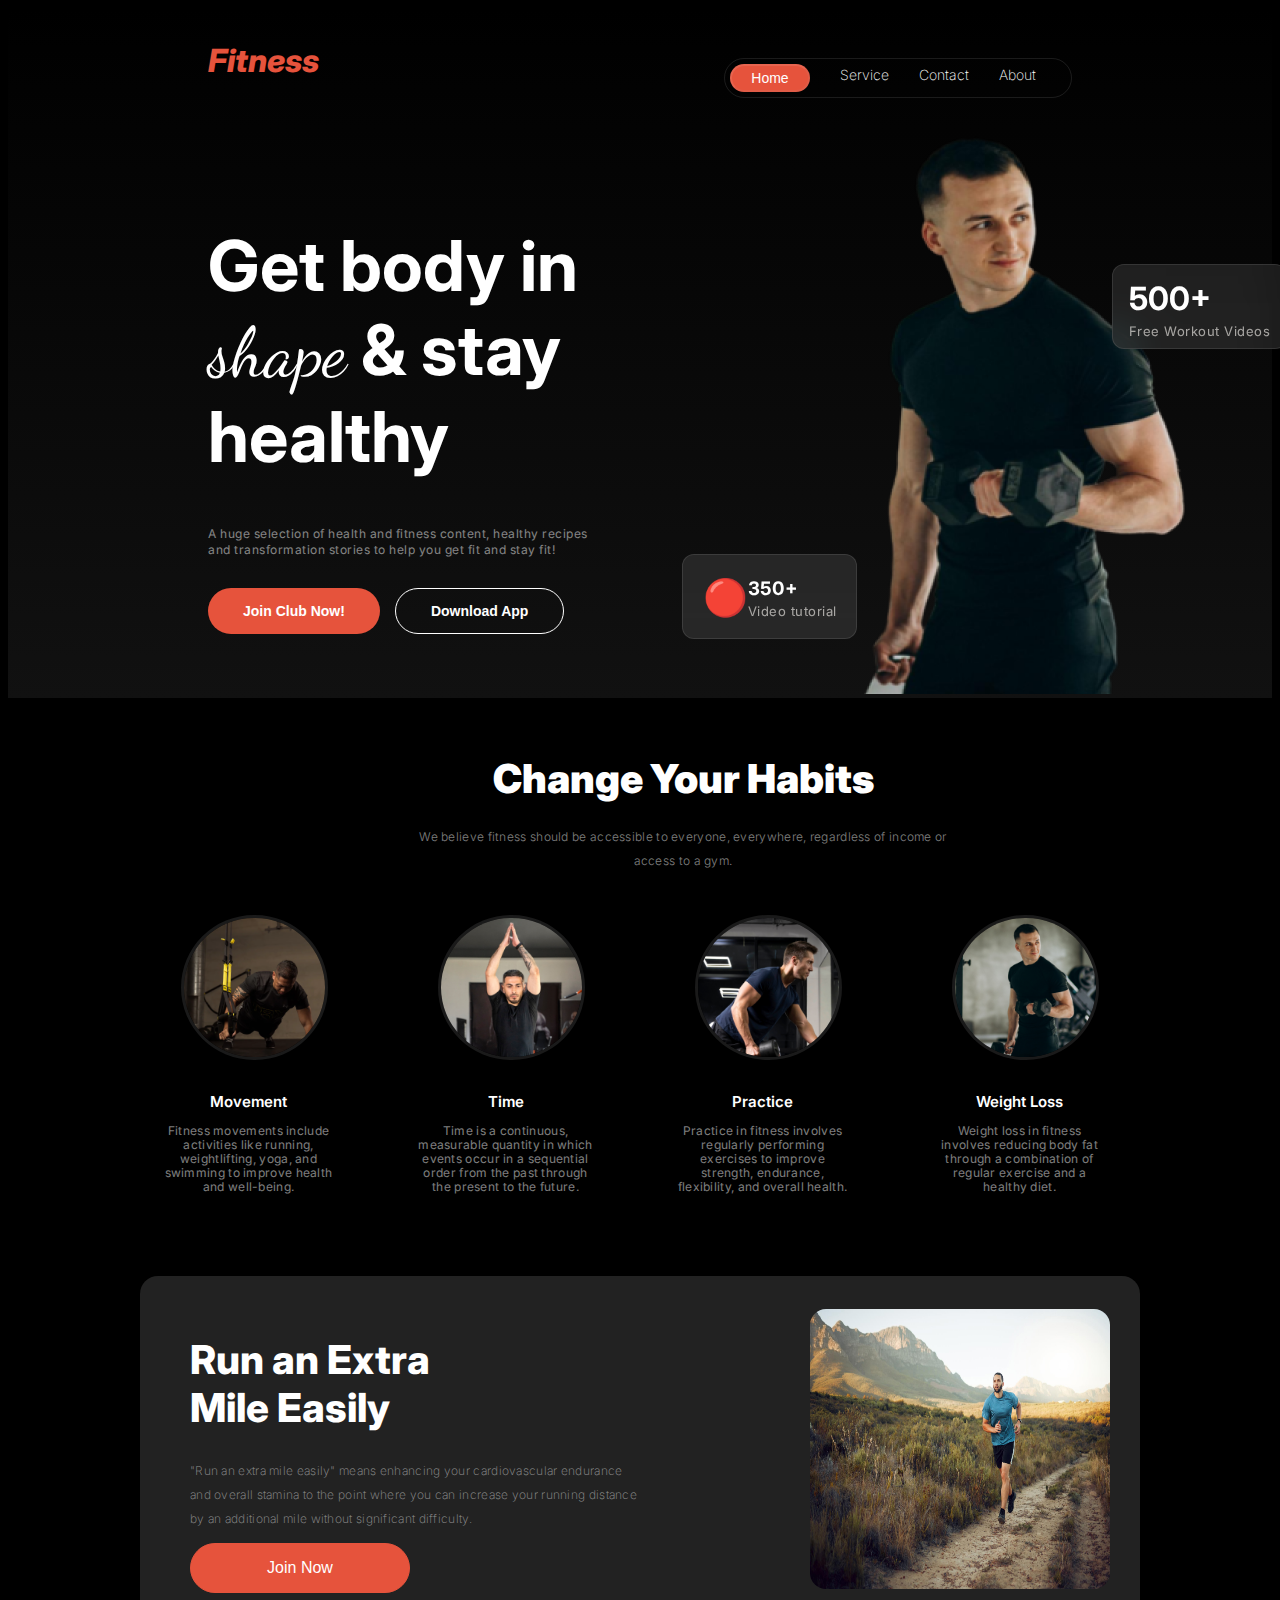
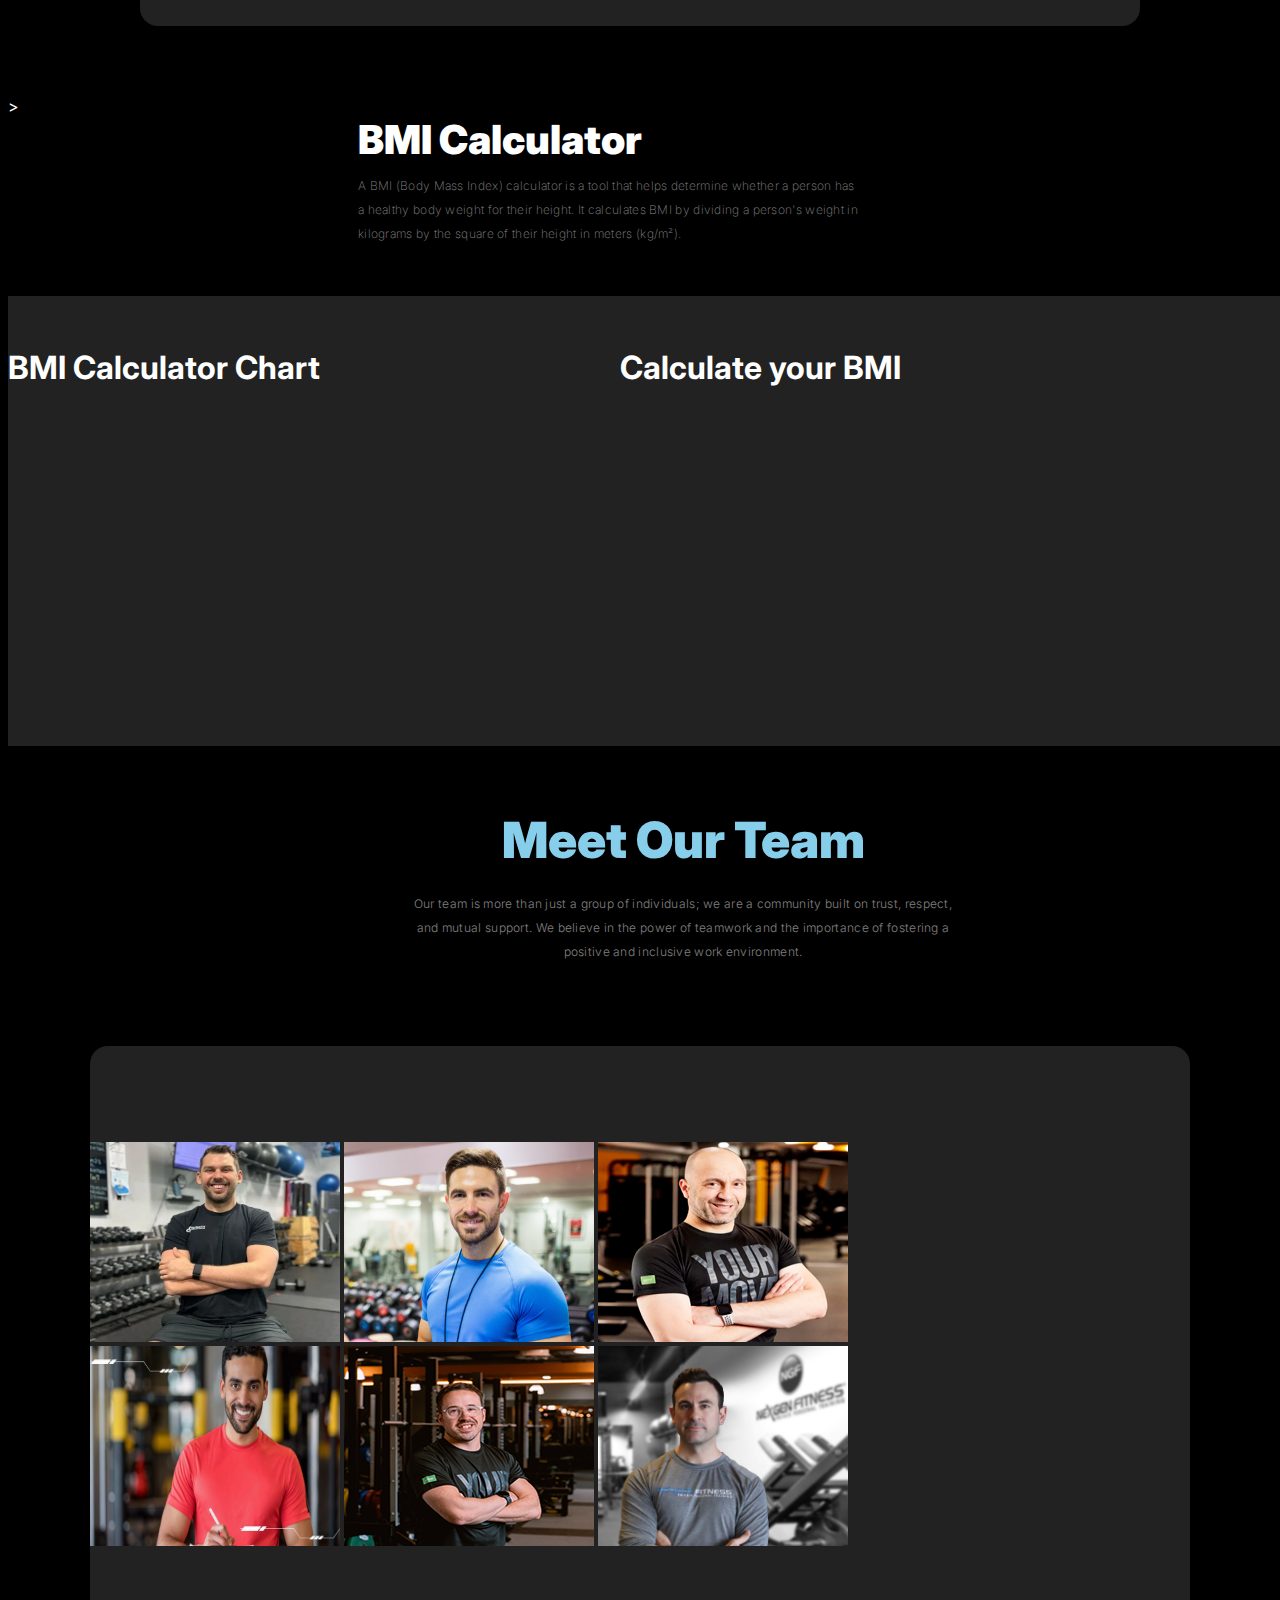
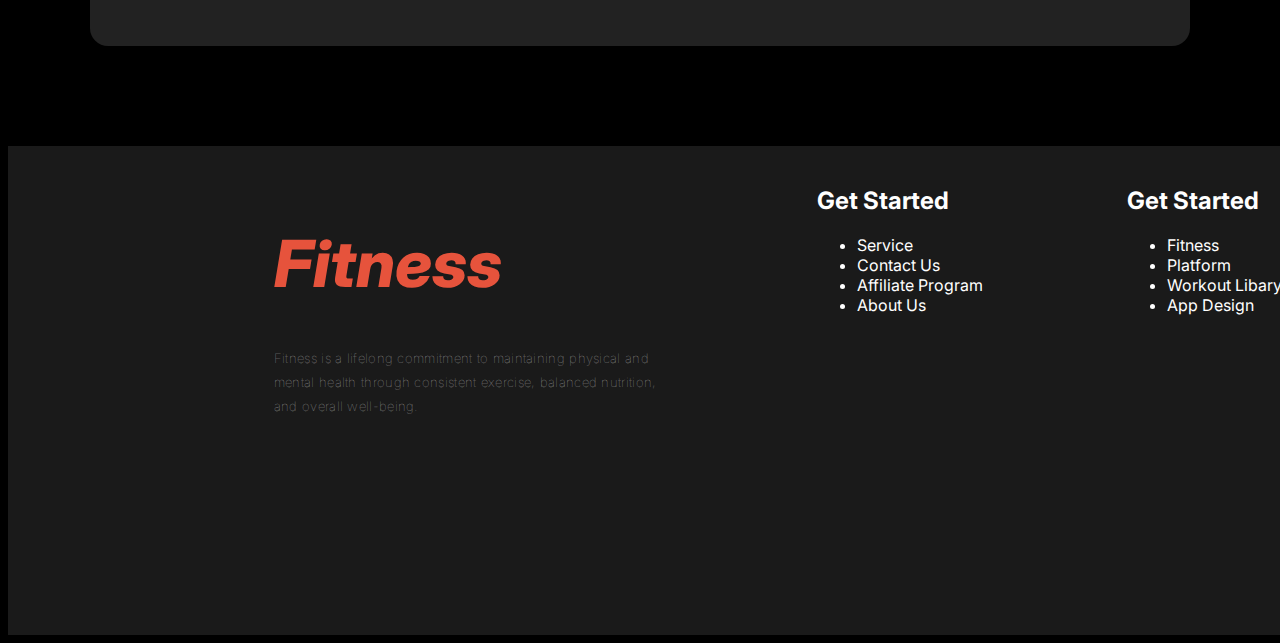
==== index.html @ 6a160d1d "added update files" ====
<!DOCTYPE html>
<html lang="en">
<head>
    <meta charset="UTF-8">
    <meta name="viewport" content="width=device-width, initial-scale=1.0">
    <title>Assignment2</title>
    <link rel="stylesheet" href="styles/style.css">
</head>
<body class="inter-font background">
    <header class="bg-light">
         <nav class="navbar display-flex">
           <h2 class="brand"> <i>Fitness </i></h2>
           <ul class="nav-links display-flex">
            <!-- li.nav-items*4>a.nav-link -->
            <li class="nav-item"> <button class="btn-home"><a href="" class="nav-link text-gray">Home</a></button></li>
            <li class="nav-item"><a href="" class="nav-link text-gray">Service</a></li>
            <li class="nav-item"><a href="" class="nav-link text-gray">Contact</a></li>
            <li class="nav-item"><a href="" class="nav-link text-gray">About</a></li>
           </ul>
         </nav>
         <div class="banner">
            <div class="banner-container">
                <h1 class="banner-title text-gray">Get body in <span class="dancing-script-font">shape</span> & stay healthy</h1>
                <p class="banner-text text-light-gray">A huge selection of health and fitness content, healthy recipes and transformation stories to help you get fit and stay fit!</p>
                <div class="btn-sec">
                    <button class="join text-gray">Join Club Now!</button>
                    <button class="download">Download App</button>
                </div>
            </div>
             
            <div>
                <img  class="background-image"  src="images/Images 2.png" alt="">
            </div>

            <div class="overlay">
                <div class="text-block top-right">
                    <div class="decoration">
                    <h1 class="sec-title">500+</h1>
                    <p class="text-1">
                        <span class="text-describe">Free Workout Videos</span>
                    </p>
                </div>
                </div>
                <div class="text-block bottom-left">
                    <span class="icon">&#128308;</span>
                    <div class="decoration">
                    <h3>350+</h3>
                    <p class="text-2">
                        <span class="text-describe">Video tutorial</span>
                    </p>
                </div>
                </div>
            </div>
    </header>   

    <main>
    <section  class="title-part">
      <h1 class="main-title text-gray">Change Your Habits</h1>
      <p class="main-describe text-light-gray">We believe fitness should be accessible to everyone, everywhere, regardless of income or access to a gym.</p>
    </section>
    
    <section class="img-part">
        <div class="img-div">
           <img class="circle-pic" src="images/image 3.png" alt="">
           <h3 class="image-title text-gray">Movement</h3>
           <p class="image-describe text-light-gray">Fitness movements include activities like running, weightlifting, yoga, and swimming to improve health and well-being.</p>
        </div>
        <div  class="img-div">
           <img class="circle-pic" src="images/image 2.png" alt="">
           <h3 class="image-title text-gray">Time</h3>
           <p class="image-describe text-light-gray">Time is a continuous, measurable quantity in which events occur in a sequential order from the past through the present to the future. </p>
        </div>
        <div  class="img-div">
           <img class="circle-pic" src="images/image 4.png" alt="">
           <h3 class="image-title text-gray">Practice</h3>
           <p class="image-describe text-light-gray">Practice in fitness involves regularly performing exercises to improve strength, endurance, flexibility, and overall health.</p>
        </div>
        <div  class="img-div">
           <img class="circle-pic" src="images/image 5.png" alt="">
           <h3 class="image-title text-gray">Weight Loss </h3>
           <p class="image-describe text-light-gray">Weight loss in fitness involves reducing body fat through a combination of regular exercise and a healthy diet.</p>
        </div>
    </section >

     <section class="main-two ">
        <div class="third-container">
            <h1 class="title-third text-gray">Run an Extra Mile Easily</h1>
            <p class="third-describe text-light-gray"> "Run an extra mile easily" means enhancing your cardiovascular endurance and overall stamina to the point where you can increase your running distance by an additional mile without significant difficulty. </p>
            <button class="btn-join">Join Now</button>
        </div>
        <div>
            <img class="img-two" src="images/run.jpg" alt="">
        </div>
     </section>
      <section>>
        <div class="calculator-container">
            <h1 class="calculator-title text-gray">BMI Calculator</h1>
            <p class="calculator-describe text-light-gray">A BMI (Body Mass Index) calculator is a tool that helps determine whether a person has a healthy body weight for their height. It calculates BMI by dividing a person's weight in kilograms by the square of their height in meters (kg/m²).</p>
        </div>
    </section>

        <section class="main-third display-flex">
            <div class="calculator-of-bmi">
        <div class="bmi-calculator">
            <h1>BMI Calculator Chart</h1>
        </div>
        <div class="calculate-bmi">
          <h1>Calculate your BMI</h1>
        </div>
    </div>
    </section>

    <section class="title-part">
        <h1 class="fourth-title text-gray">Meet Our Team</h1>
        <p class="main-describe text-light-gray">Our team is more than just a group of individuals; we are a community built on trust, respect, and mutual support. We believe in the power of teamwork and the importance of fostering a positive and inclusive work environment.</p>
    </section>
    <section class="fourth-image">
        <div class="forth-image-container">
            <div  class="forth-img-container">
            <img class="fourth-img-describe" src="images/trainer1.png" alt="">
            <img class="fourth-img-describe" src="images/trainer2.png" alt="">
            <img class="fourth-img-describe" src="images/trainer3.png"alt="">
        </div>
            <div class="forth-img-container">    
            <img class="fourth-img-describe" src="images/trainer4.png" alt="">
            <img class="fourth-img-describe" src="images/trainer5.png" alt="">
            <img class="fourth-img-describe" src="images/trainer6.png"alt="">
        </div>
    </div>
    </section>
    </main>

    <footer>
        <section class="footer-sec">
            <div class="footer-cotainer">
            <div class="footer-sec-one">
                <h1 class="footer-title"><i>Fitness</i></h1>
                <p class="footer-describe text-light-gray">Fitness is a lifelong commitment to maintaining physical and mental health through consistent exercise, balanced nutrition, and overall well-being.</p>
            </div>
            <div class="footer-sec-two" >
                <h2>Get Started</h2>
                <ul class="footer-links">
                    <li class="footer-link">Service</li>
                    <li class="footer-link">Contact Us</li>
                    <li class="footer-link">Affiliate Program</li>
                    <li class="footer-link">About Us</li>
                </ul>
            </div>
            <div class="footer-sec-third">
                <h2>Get Started</h2>
                <ul class="footer-links">
                    <li class="footer-link">Fitness</li>
                    <li class="footer-link">Platform</li>
                    <li class="footer-link">Workout Libary</li>
                    <li class="footer-link">App Design</li>
                </ul>
            </div>
        </div>
            <br>
        </section>
        
    </footer>
</body>
</html>
---- styles/style.css ----
@import url('https://fonts.googleapis.com/css2?family=Inter:wght@100..900&display=swap');

@import url('https://fonts.googleapis.com/css2?family=Dancing+Script:wght@400..700&display=swap');

.inter-font{
  font-family: "Inter", sans-serif;
  font-optical-sizing: auto;
  font-weight: 400;
  font-style: normal;
  font-variation-settings:
     "slnt" 0; 
}
.dancing-script-font{
    font-family: "Dancing Script", cursive;
    font-optical-sizing: auto;
    font-weight: 400;
    font-style: normal;
  }
/* shared styles */
.background{
     background-color: black; 
     color: rgb(255, 255, 255);
}
.display-flex{
    display: flex;  
    margin-top: 50px;
}
.text-gray{
    color: white;
}
.text-light-gray{
    color:rgba(255, 255, 255, 0.5);;
}
/* navbar styles */
.brand{
    color: rgb(230, 83, 60);
    font-family: Inter;
    font-size: 32px;
    font-weight: 800;
    line-height: 120%;
    letter-spacing: 0%;
    text-align: left;
}
.navbar{
  justify-content: space-between;
  align-items: center;
}
.nav-item{
    list-style: none;
    margin-right: 30px;
    align-items: center;
}

.nav-link{
    text-decoration: none;
    /* color: rgb(255, 255, 255); */
    font-size: 14px;
    font-weight: 200;
    line-height: 22px;
    letter-spacing: 0%;
    text-align: left;
}
.nav-links{
    padding: 5px;
    box-sizing: border-box;
    border: 1px solid rgba(255, 255, 255, 0.1); 
    border-radius: 39px;

}
/* button styles */
.btn-home{
    width: 80px;
    border-radius: 14px;
    border-color: rgba(255, 255, 255, 0.1);
    background: rgb(230, 83, 60);
    justify-content: center;
    align-items: center;
}
/* header styles */
.bg-light{
    background: linear-gradient(0deg, rgb(17, 17, 17),rgba(119, 119, 119, 0) 100%);
}
.navbar, .banner{
    max-width: 1440px;
    margin: 0 200px;   
}
/* Banner Styles */
.banner{
    display: flex;
    justify-content: space-between;
    max-width: 1440px;
}
.banner-title{
    font-size: 70px;
    font-weight: 2000;
    line-height: 120%; 
    letter-spacing: 0%;
    text-align: left; 
    width: 450px;  
    margin-top: 110px;
}
.banner-text {
    font-size: 12px;
    font-weight: 400;
    line-height: 16px;
    letter-spacing: 0.5px;
    text-align: left;
    width: 400px;
    margin-top: 0;
    margin-bottom: 30px;
}
.btn-sec {
    display: flex;
    gap: 15px;
}

.join ,.download{
    padding: 1em 2.5em; 
    font-size: 1em;
    font-weight: 600;
    border-radius: 30px;
}
.join{
    border: none;
    font-size: 14px;
    font-weight: 600;
    line-height: 16px;
    letter-spacing: 0px;
    text-align: left;
    background: rgb(230, 83, 60);
}
.download{
    box-sizing: border-box; 
    color: white;
    border: 1px solid white;
    font-size: 14px;
    font-weight: 600;
    line-height: 16px;
    letter-spacing: 0px;
    text-align: left;
    background-color: transparent;
}
.background-image {
    margin-left: 200px;
}
.overlay {
    position: relative;
    width: 100%;
    height: 100%; 
}
.text-block {
    color: white;
    box-sizing: border-box;
    border: 1px solid rgba(255, 255, 255, 0.1);
    border-radius: 12px;
    backdrop-filter: blur(20px);
    background: rgba(255, 255, 255, 0.1);
    position: absolute; 
    padding: 10px;
    text-align: center;
    justify-content: center;
     align-items: center; 
}
.top-right {
    width: 175px;
    height: 85px;
    left:-95px;
    right: 10px;
    top: 150px;
    display: flex;
}
.bottom-left {
    width: 175px;
    height: 85px;
    right: 350px;
    top: 440px;
    display: flex;
    align-items: center; 
}
.decoration{
    display: flex;
    flex-direction: column;
    text-align: left;
}

.text-describe{
    color: rgba(239, 237, 232, 0.65);
    font-size: 13px;
    font-weight: 400;
    line-height: 15px;
    letter-spacing: 0.5px;
    margin-top: 0;
}
 .text-1, .text-2 {
    display: flex;
    margin-top: -15px;
} 

.icon {
    font-size: 36px; 
}

/* main first part styles */
.title-part{
    width: 550px;
    display: flex;
    flex-direction: column;
    text-align: center;
    padding: 0px;
    justify-items: center;
    margin: 30px 400px;
}
.main-title{
    color: rgb(255, 255, 255);
    font-size: 40px;
    font-weight: 900;
    line-height: 120%;
    letter-spacing: 0%;
    margin-bottom: 10px;
}
.main-describe{
    color: rgba(255, 255, 255, 0.5);
    font-size: 12px;
    font-weight: 300;
    line-height: 24px;
    letter-spacing: 0.3px;
    text-align: center;
}
.img-part{
    display: flex;
    flex-direction: row;
    text-align: center;
    justify-content: center;
    top: 40px;
    left: 900PX;
    padding: 0px;
    gap: 70px;
}
.circle-pic{
  border: 3px solid rgba(255, 255, 255, 0.1);
  border-radius: 50%;
  width: 75%; 
  gap: 100px;
  justify-items: center;
  align-items: center;
  justify-items: center;

}

.image-title{
    width: 175px;
   font-size: 15px;
   font-weight: 600;
   line-height: 100%;
   letter-spacing: 0%;
   text-align: center;
   padding: 0px;
   margin-top: 30px;
}
.image-describe{
    width: 175px;
    font-size: 12px;
    font-weight: 400;
    line-height: 14px;
    letter-spacing: 0.3px;
    text-align: center;
}
/* main second part styles */
.main-two{
    display: flex;
    width: 1000px;
    height: 350px;
    margin: 70px auto;
    border-radius: 18px;
    background: rgb(34, 34, 34);
    justify-content: space-between;
    align-items: center;
}
.third-container{
    margin-left: 50px;
    text-align: left;
    width: 400px;
}
.title-third{
    font-size: 40px;
    font-weight: 800;
    line-height: 120%;
    letter-spacing: 0%;
    width: 300px;
}
.third-describe{
    width: 450px;
    font-size: 12px;
    font-weight: 200;
    line-height: 24px;
    letter-spacing: 0.3px;
    text-align: left;
}
.img-two{
    border-radius: 16px;
    width: 300px;
    height: 280px;
    text-align: center;
    margin-right: 30px;
}
.btn-join{
    width: 220px;
    height: 50px;
    color: rgb(255, 255, 255);
    font-size: 16px;
    font-weight: 400;
    border: 1px solid #E6533C;
    border-radius: 30px;
    background:#E6533C;    
}
/* Calculator part */
.calculator-container {
    margin-left: 350px;
}
.calculator-title {
    font-size: 40px;
    font-weight: 900;
    line-height: 120%;
    letter-spacing: 0%;
    text-align: left;
    margin: 0;
}
.calculator-describe {
    width: 500px;
    font-size: 12px;
    font-weight: 200;
    line-height: 24px;
    letter-spacing: 0.3px;
    margin-top: 10px; 
    text-align: left;
}
.main-third{
    background-color: #222222;
    width: 1440px;
    height: 450px;
    display: flex;
}
.calculator-of-bmi{
    display: flex;
    gap: 200px;
    text-align: center;
    justify-content: center;
    margin-top: 30px;
    margin-right: 50px;
}
.bmi-calculator{
    margin-right: 100px;
}
/* section styles */
.footer-sec{
    background: rgba(255, 255, 255, 0.1);
    width: 1440px;
    height: 489px;
    justify-content: space-between;
    padding: 0 50px; 
    margin-top: 100px;
}

.footer-cotainer{
    margin-top: 50px;
    margin-left: 120px; 
    width: 400px;
}
.footer-title{
    margin-top: 59px;
    color: rgb(230, 83, 60);
    font-size: 65px;
    font-weight: 800;
    line-height: 120%;
    letter-spacing: 0%;
}
.footer-describe{
    width: 400px;
    font-size: 13px;
    font-weight: 100;
    line-height: 24px;
    letter-spacing: 0.3px;
}
/* fourth part */
.fourth-title{
    color: skyblue;
    font-size: 50px;
    font-weight: 900;
    line-height: 120%;
    letter-spacing: 0%;
    margin-bottom: 10px;
}
   .fourth-image{
    display: flex;
    width: 1100px;
    height: 600px;
    margin: 70px auto;
    border-radius: 18px;
    background: rgb(34, 34, 34);
    justify-content: space-between;
    align-items: center;
}
.forth-image-container{
    display: grid;
    
}

.fourth-img-describe{
    height: 200px;
    width: 250px;
}
/* Footer Styles */
.footer-cotainer{
    display: flex;
   justify-content: space-around;
   padding: 20px 0;
   width: 80%;
   margin: auto;
}
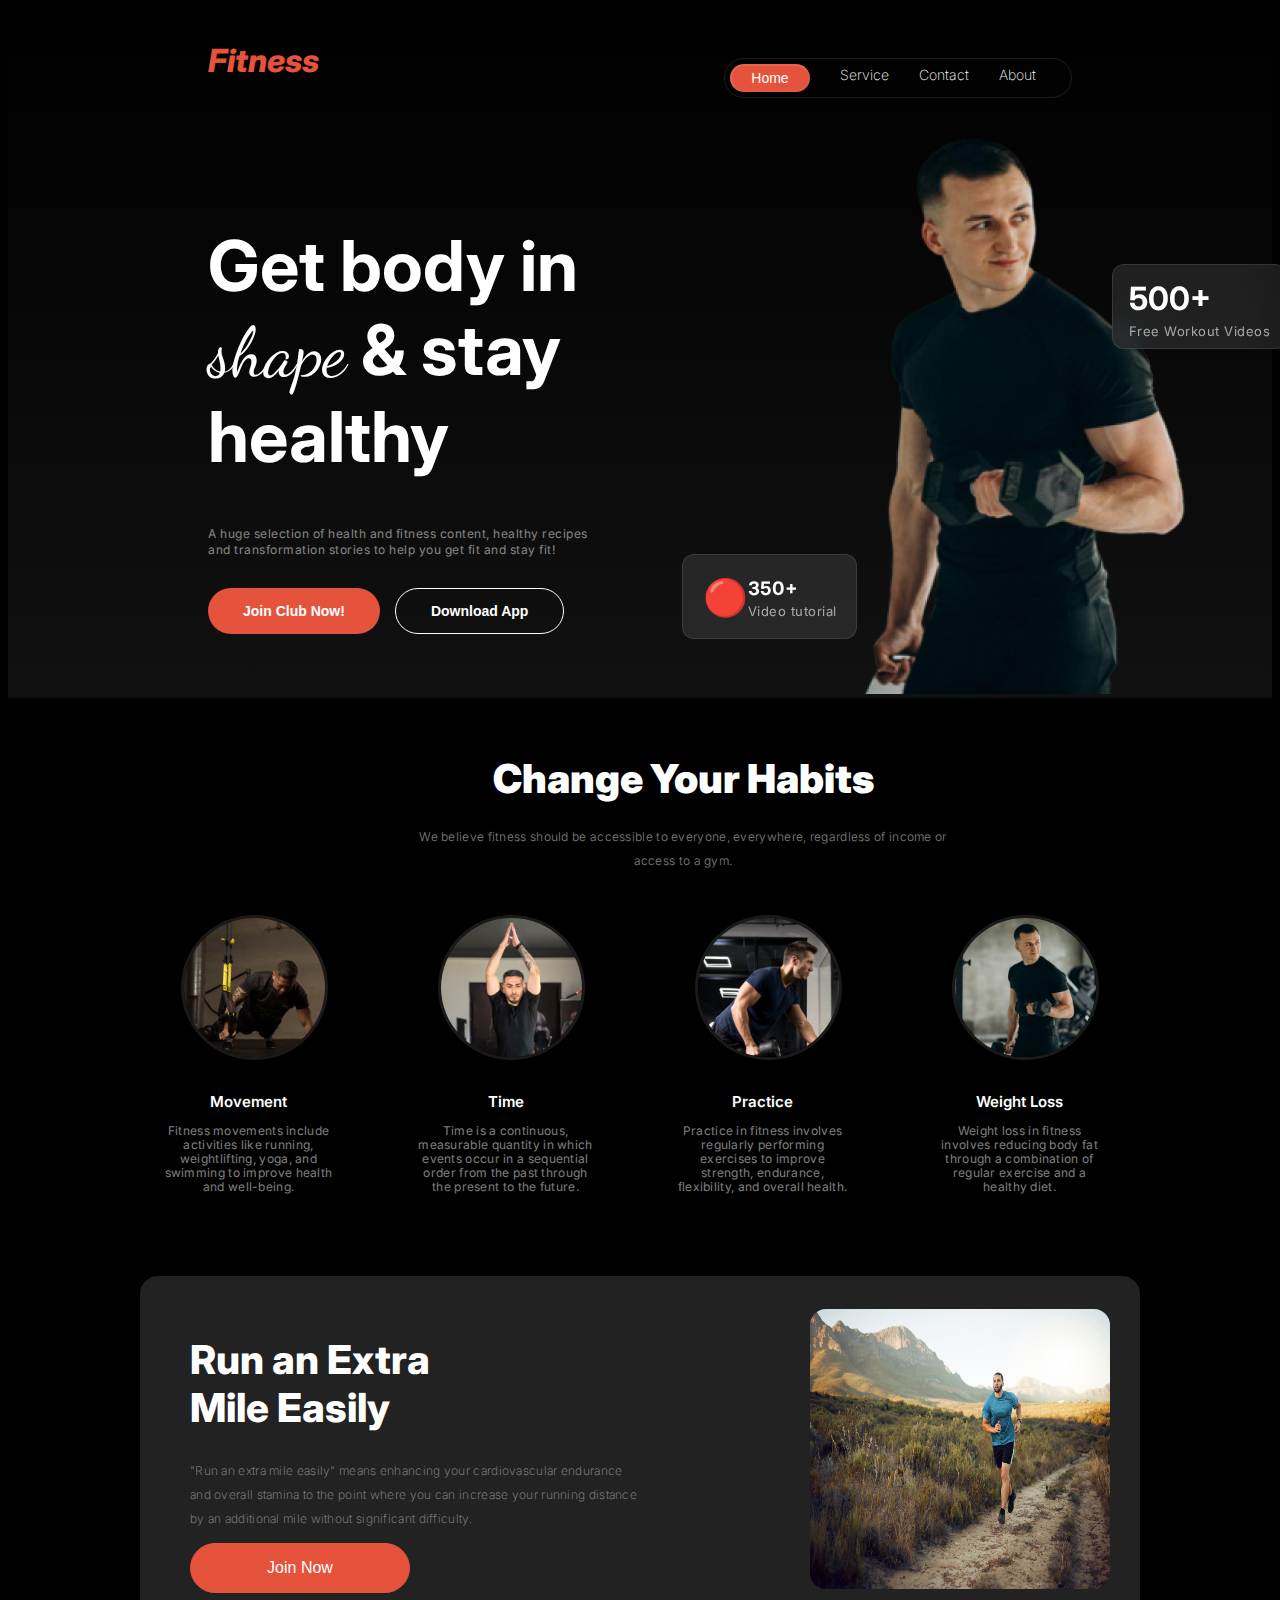
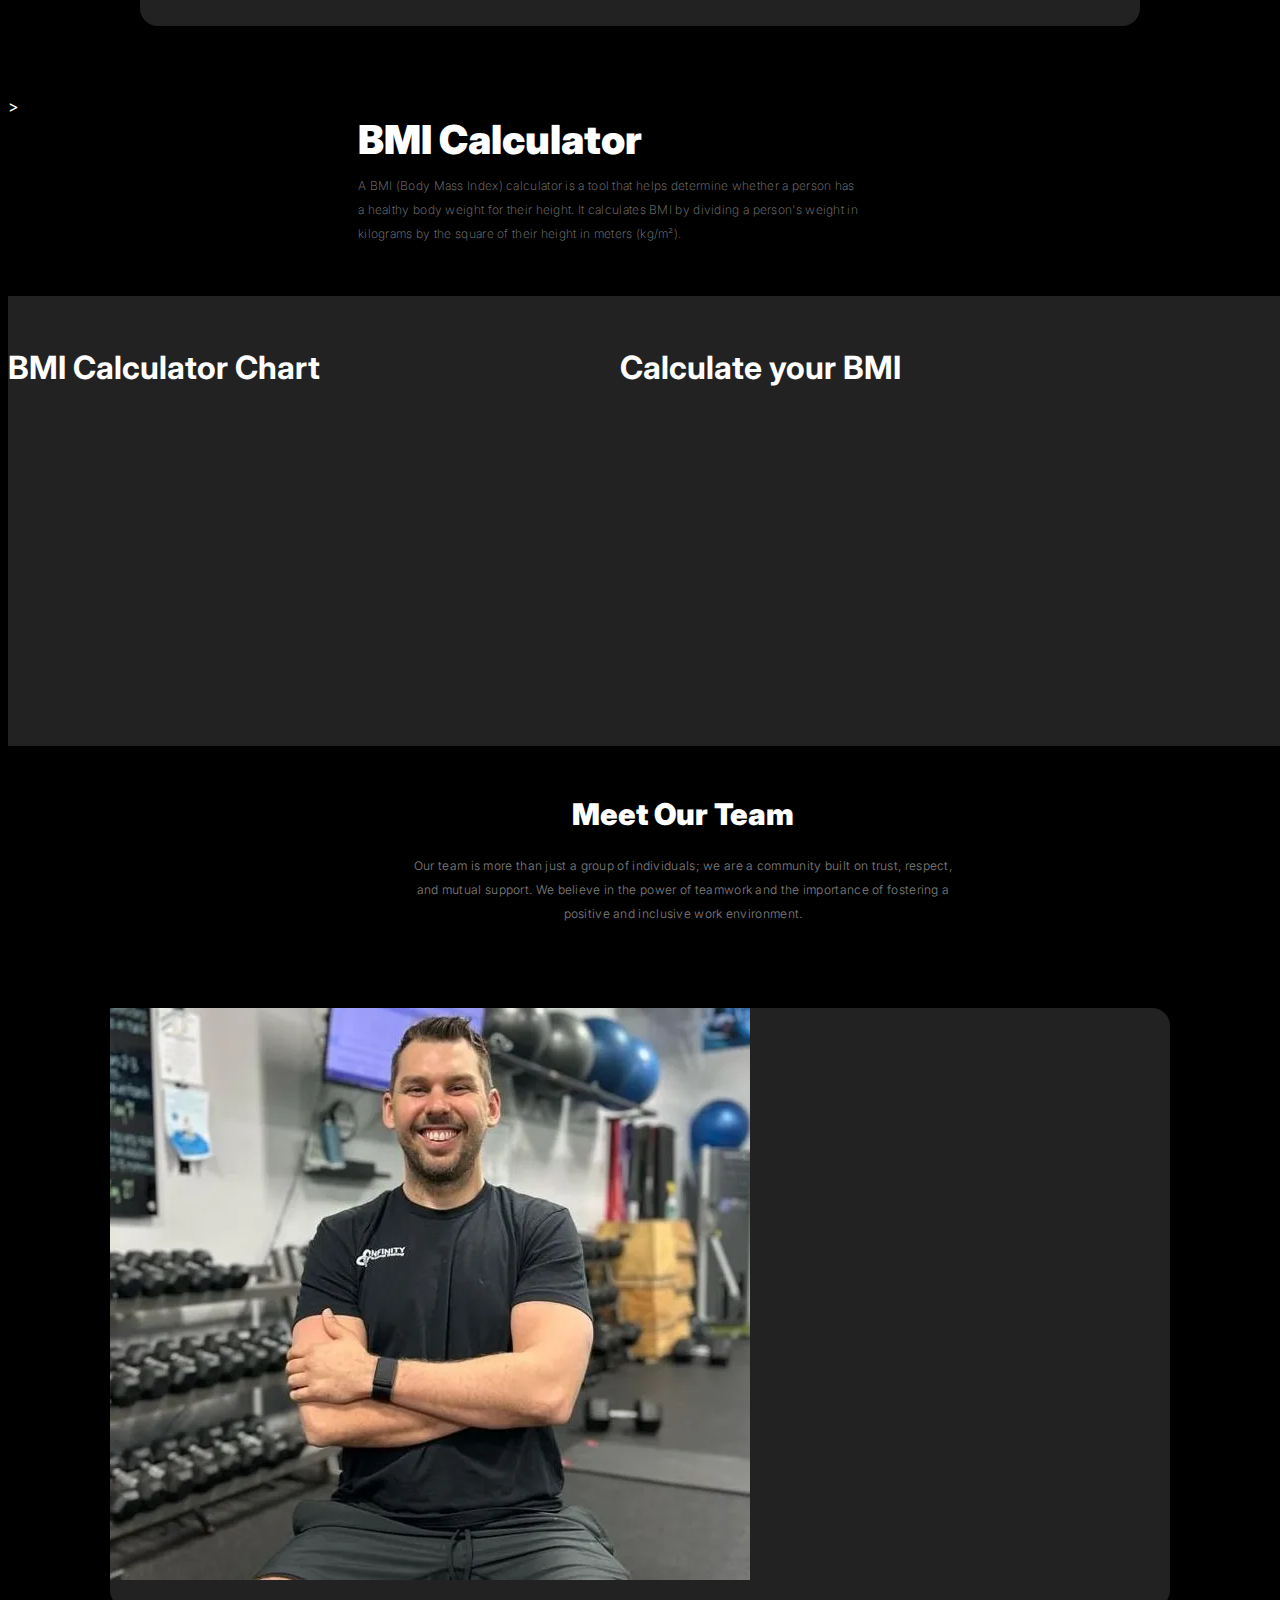
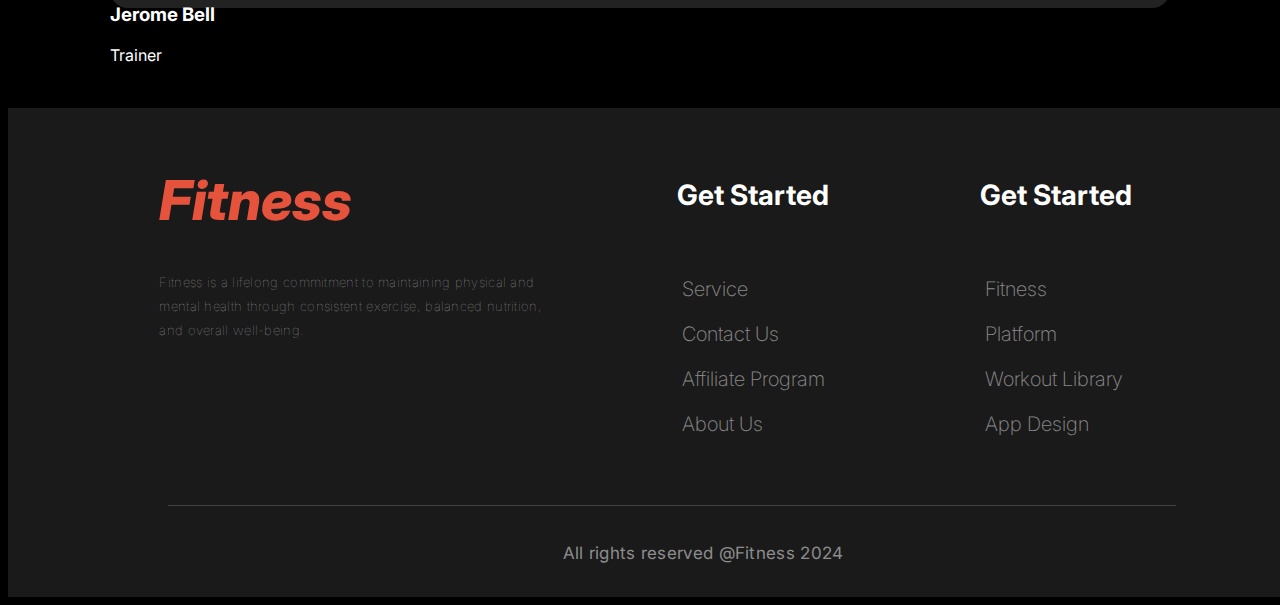
==== commit 6883f633: "added footer file" ====
--- a/index.html
+++ b/index.html
@@ -114,50 +114,50 @@
         <h1 class="fourth-title text-gray">Meet Our Team</h1>
         <p class="main-describe text-light-gray">Our team is more than just a group of individuals; we are a community built on trust, respect, and mutual support. We believe in the power of teamwork and the importance of fostering a positive and inclusive work environment.</p>
     </section>
-    <section class="fourth-image">
-        <div class="forth-image-container">
-            <div  class="forth-img-container">
-            <img class="fourth-img-describe" src="images/trainer1.png" alt="">
-            <img class="fourth-img-describe" src="images/trainer2.png" alt="">
-            <img class="fourth-img-describe" src="images/trainer3.png"alt="">
+   
+        <div class="fourth-container">
+            <div class="profile-card">
+                <img src="images/trainer1.png" alt="Jerome Bell">
+                    <h3>Jerome Bell</h3>
+                    <p>Trainer</p>
+            </div>
         </div>
-            <div class="forth-img-container">    
-            <img class="fourth-img-describe" src="images/trainer4.png" alt="">
-            <img class="fourth-img-describe" src="images/trainer5.png" alt="">
-            <img class="fourth-img-describe" src="images/trainer6.png"alt="">
-        </div>
-    </div>
-    </section>
+        <!-- <section class="fourth-image"> -->
     </main>
 
     <footer>
         <section class="footer-sec">
-            <div class="footer-cotainer">
-            <div class="footer-sec-one">
-                <h1 class="footer-title"><i>Fitness</i></h1>
-                <p class="footer-describe text-light-gray">Fitness is a lifelong commitment to maintaining physical and mental health through consistent exercise, balanced nutrition, and overall well-being.</p>
+            <div class="footer-container">
+                <div class="footer-sec-one">
+                    <h1 class="footer-title"><i>Fitness</i></h1>
+                    <p class="footer-describe text-light-gray">Fitness is a lifelong commitment to maintaining physical and mental health through consistent exercise, balanced nutrition, and overall well-being.</p>
+                </div>
+                <div class="footer-sec-two">
+                    <h2 class="footer-heading text-gray">Get Started</h2>
+                    <ul class="footer-links">
+                        <li class="footer-link text-light-gray">Service</li>
+                        <li class="footer-link text-light-gray">Contact Us</li>
+                        <li class="footer-link text-light-gray">Affiliate Program</li>
+                        <li class="footer-link text-light-gray">About Us</li>
+                    </ul>
+                </div>
+                <div class="footer-sec-two">
+                    <h2 class="footer-heading text-gray">Get Started</h2>
+                    <ul class="footer-links">
+                        <li class="footer-link text-light-gray">Fitness</li>
+                        <li class="footer-link text-light-gray">Platform</li>
+                        <li class="footer-link text-light-gray">Workout Library</li>
+                        <li class="footer-link text-light-gray">App Design</li>
+                    </ul>
+                </div>
             </div>
-            <div class="footer-sec-two" >
-                <h2>Get Started</h2>
-                <ul class="footer-links">
-                    <li class="footer-link">Service</li>
-                    <li class="footer-link">Contact Us</li>
-                    <li class="footer-link">Affiliate Program</li>
-                    <li class="footer-link">About Us</li>
-                </ul>
+            <hr class="footer-line">
+            <div class="footer-bottom text-light-gray"">
+                <p class="line-describe">All rights reserved &#64;Fitness 2024</p>
             </div>
-            <div class="footer-sec-third">
-                <h2>Get Started</h2>
-                <ul class="footer-links">
-                    <li class="footer-link">Fitness</li>
-                    <li class="footer-link">Platform</li>
-                    <li class="footer-link">Workout Libary</li>
-                    <li class="footer-link">App Design</li>
-                </ul>
-            </div>
-        </div>
-            <br>
         </section>
+    </footer>
+    
         
     </footer>
 </body>
--- a/styles/style.css
+++ b/styles/style.css
@@ -53,7 +53,6 @@
 
 .nav-link{
     text-decoration: none;
-    /* color: rgb(255, 255, 255); */
     font-size: 14px;
     font-weight: 200;
     line-height: 22px;
@@ -351,8 +350,26 @@
 .bmi-calculator{
     margin-right: 100px;
 }
-/* section styles */
-.footer-sec{
+/* fourth part */
+.fourth-title{
+    font-size: 30px;
+    font-weight: 900;
+    line-height: 120%;
+    letter-spacing: 0%;
+    margin-bottom: 10px;
+}
+   .fourth-container{
+    width: 1060px;
+    height: 600px;
+    margin: 70px auto;
+    border-radius: 18px;
+    background: rgb(34, 34, 34);
+    justify-content: space-between;
+    align-items: center;
+}
+
+/* footer styles */
+.footer-sec {
     background: rgba(255, 255, 255, 0.1);
     width: 1440px;
     height: 489px;
@@ -361,59 +378,86 @@
     margin-top: 100px;
 }
 
-.footer-cotainer{
-    margin-top: 50px;
-    margin-left: 120px; 
-    width: 400px;
-}
-.footer-title{
+.footer-container {
+    display: flex;
+    justify-content: space-around;
+    width: 70%;
+    margin: 25px 100px;
+}
+
+.footer-sec-two {
+    width: 300px;
+    height: 200px;
+}
+
+.footer-title {
     margin-top: 59px;
     color: rgb(230, 83, 60);
-    font-size: 65px;
+    font-size: 55px;
     font-weight: 800;
     line-height: 120%;
     letter-spacing: 0%;
 }
-.footer-describe{
+
+.footer-describe {
     width: 400px;
     font-size: 13px;
     font-weight: 100;
     line-height: 24px;
     letter-spacing: 0.3px;
 }
-/* fourth part */
-.fourth-title{
-    color: skyblue;
-    font-size: 50px;
-    font-weight: 900;
-    line-height: 120%;
-    letter-spacing: 0%;
+
+.footer-heading {
+    font-size: 28px;
+    font-weight: 700;
+    letter-spacing: 0%;
+    text-align: left;
+    margin: 70px 115px;
+    width: 400px;
+}
+
+.footer-links {
+    list-style: none;
+    flex: none;
+    order: 1;
+    align-self: stretch;
+    flex-grow: 0;
+    margin: 10px 80px;
+    gap: 5px;
+}
+
+.footer-link {
+    margin-top: 5px;
+    position: static;
+    width: 181px;
+    height: 35px;
+    font-size: 20px;
+    font-weight: 200;
+    line-height: 70%;
+    letter-spacing: 0%;
+    text-align: left;
     margin-bottom: 10px;
 }
-   .fourth-image{
-    display: flex;
-    width: 1100px;
-    height: 600px;
-    margin: 70px auto;
-    border-radius: 18px;
-    background: rgb(34, 34, 34);
-    justify-content: space-between;
-    align-items: center;
-}
-.forth-image-container{
-    display: grid;
-    
-}
-
-.fourth-img-describe{
-    height: 200px;
-    width: 250px;
-}
-/* Footer Styles */
-.footer-cotainer{
-    display: flex;
-   justify-content: space-around;
-   padding: 20px 0;
-   width: 80%;
-   margin: auto;
-}+.footer-line {
+    border: none;
+    height: 1px;
+    background-color: #444;
+    margin-left: 110px;
+    margin-top: 150px;
+    width: 70%; 
+}
+.footer-bottom{
+    text-align: center;
+    padding-top: 10px;
+    padding-bottom: 10px;
+    margin-right: 150px;
+}
+.line-describe{
+    font-family: Inter;
+    font-size: 17px;
+    font-weight: 400;
+    line-height: 24px;
+    letter-spacing: 0.3px;
+    text-align: center;
+}
+
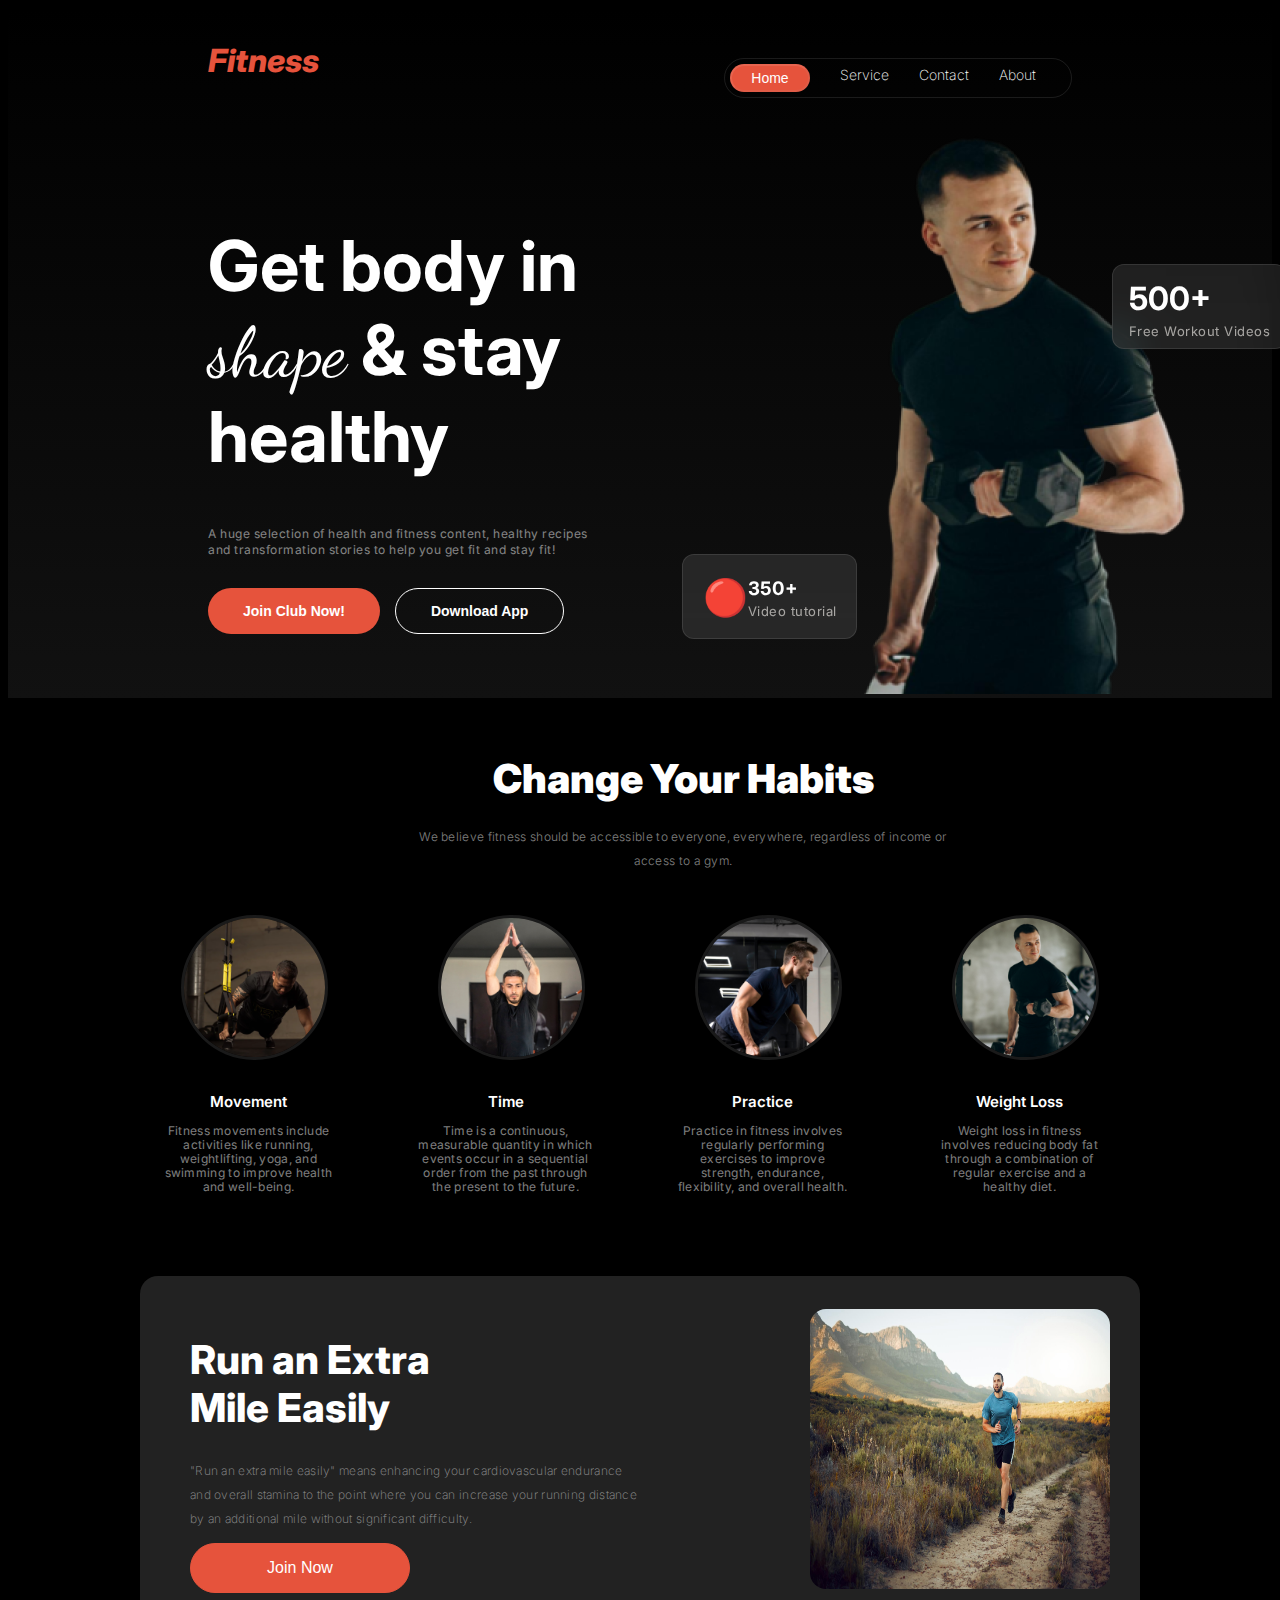
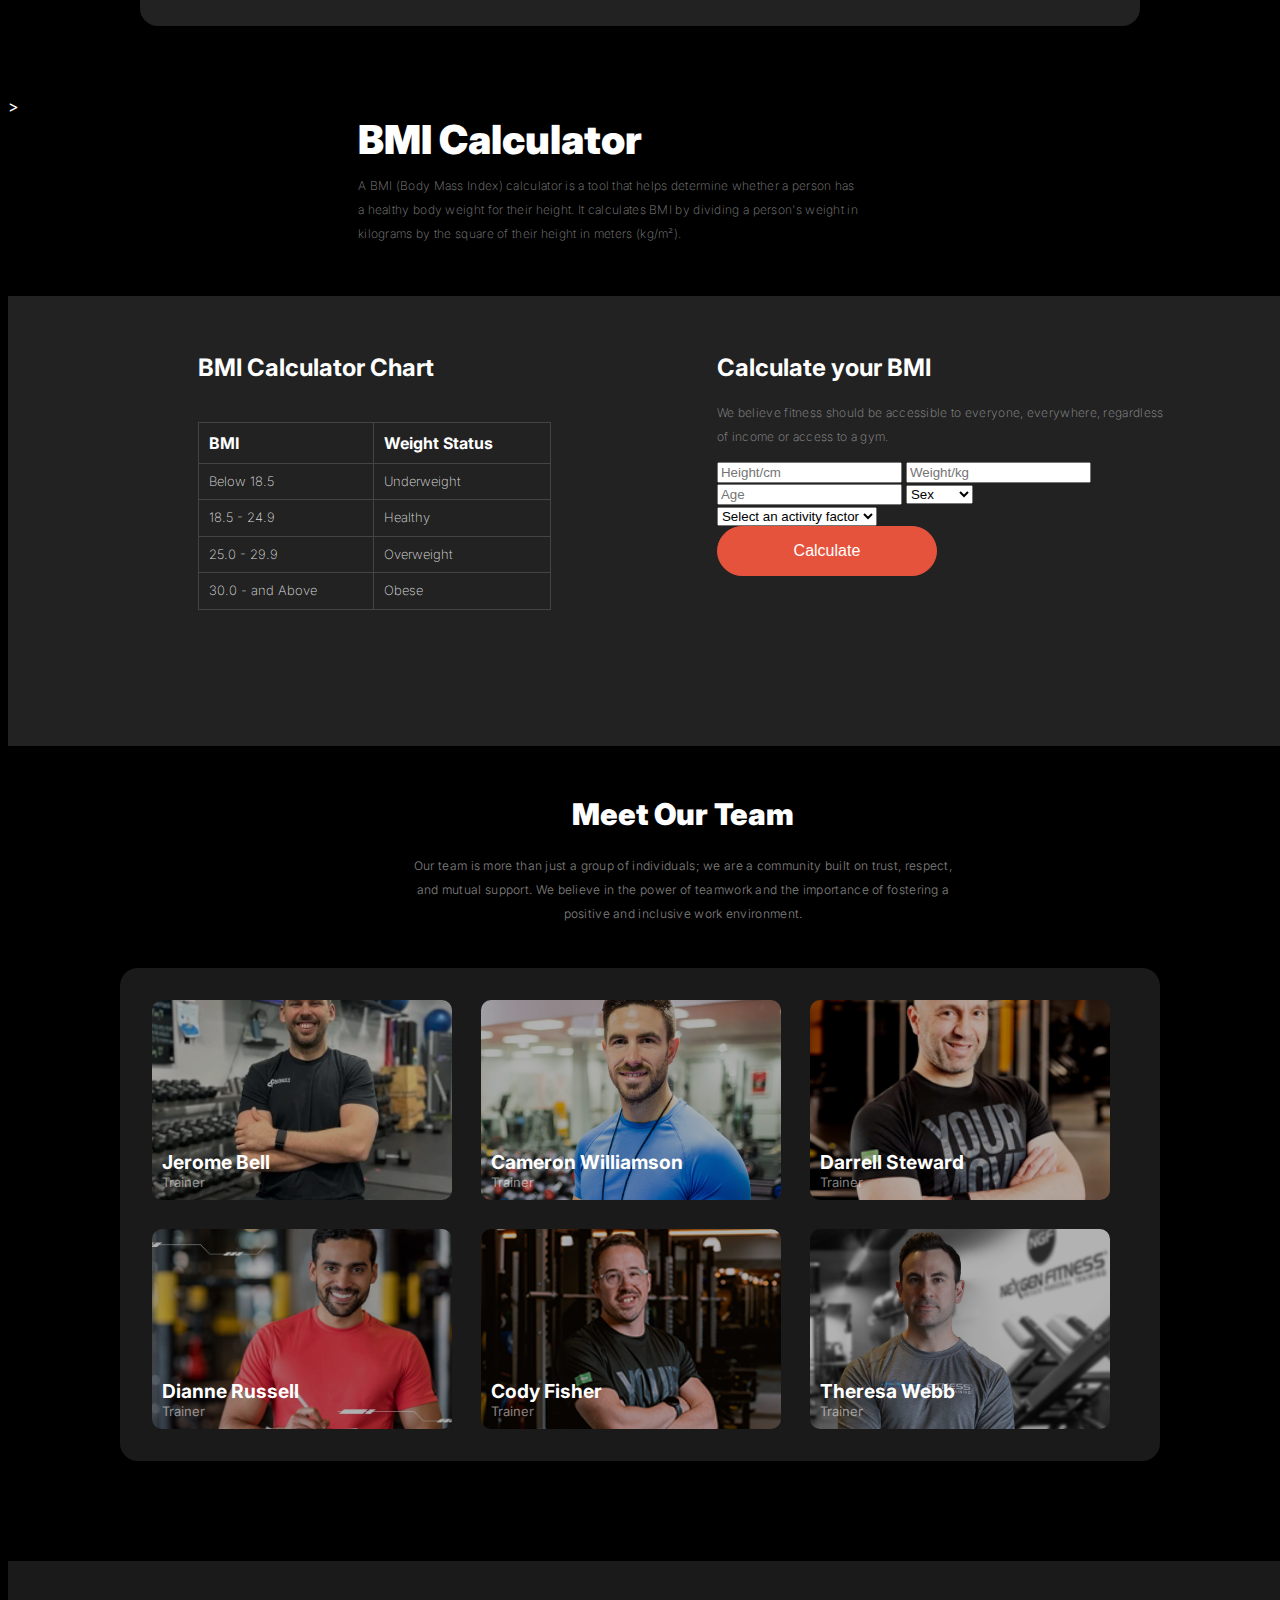
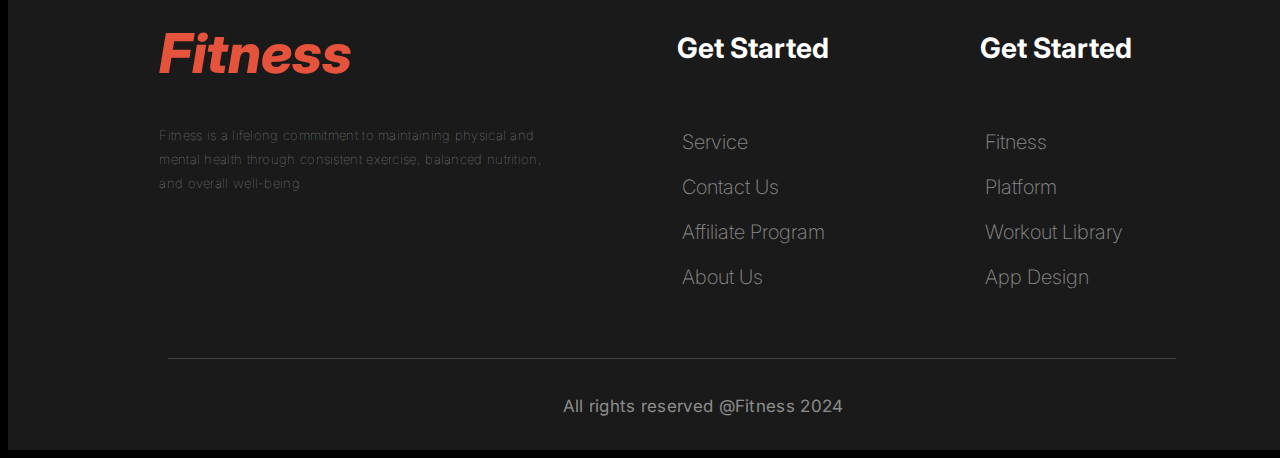
==== commit 2d426d78: "added image part file" ====
--- a/index.html
+++ b/index.html
@@ -100,14 +100,56 @@
     </section>
 
         <section class="main-third display-flex">
-            <div class="calculator-of-bmi">
-        <div class="bmi-calculator">
-            <h1>BMI Calculator Chart</h1>
-        </div>
-        <div class="calculate-bmi">
-          <h1>Calculate your BMI</h1>
-        </div>
-    </div>
+            <div class="container">
+                <div class="bmi-chart">
+                    <h2>BMI Calculator Chart</h2>
+                    <table>
+                        <tr>
+                            <th>BMI</th>
+                            <th>Weight Status</th>
+                        </tr>
+                        <tr>
+                            <td>Below 18.5</td>
+                            <td>Underweight</td>
+                        </tr>
+                        <tr>
+                            <td>18.5 - 24.9</td>
+                            <td>Healthy</td>
+                        </tr>
+                        <tr>
+                            <td>25.0 - 29.9</td>
+                            <td>Overweight</td>
+                        </tr>
+                        <tr>
+                            <td>30.0 - and Above</td>
+                            <td>Obese</td>
+                        </tr>
+                    </table>
+                </div>
+                <div class="bmi-calculator">
+                    <h2>Calculate your BMI</h2>
+                    <p class="third-describe text-light-gray">We believe fitness should be accessible to everyone, everywhere, regardless of income or access to a gym.</p>
+                    <form>
+                        <input type="text" id="height" placeholder="Height/cm">
+                        <input type="text" id="weight" placeholder="Weight/kg">
+                        <input type="text" id="age" placeholder="Age">
+                        <select id="sex">
+                            <option value="">Sex</option>
+                            <option value="male">Male</option>
+                            <option value="female">Female</option>
+                        </select>
+                        <div>
+                        <select id="activity">
+                            <option value="">Select an activity factor</option>
+                            <option value="moderate">Moderately active</option>
+                            <option value="active">Very active</option>
+                            <option value="extra">Extra active</option>
+                        </select>
+                    </div>
+                        <button class="btn-join" type="button" onclick="calculateBMI()">Calculate</button>
+                    </form>
+                </div>
+            </div>
     </section>
 
     <section class="title-part">
@@ -115,14 +157,52 @@
         <p class="main-describe text-light-gray">Our team is more than just a group of individuals; we are a community built on trust, respect, and mutual support. We believe in the power of teamwork and the importance of fostering a positive and inclusive work environment.</p>
     </section>
    
-        <div class="fourth-container">
-            <div class="profile-card">
-                <img src="images/trainer1.png" alt="Jerome Bell">
-                    <h3>Jerome Bell</h3>
-                    <p>Trainer</p>
-            </div>
-        </div>
-        <!-- <section class="fourth-image"> -->
+    <section class="image-part">
+    <div class="trainers">
+        <div class="trainer">
+            <img class="trainer-img" src="images/trainer1.png" alt="Jerome Bell">
+            <div class="trainer-info">
+                <h3>Jerome Bell</h3>
+                <p>Trainer</p>
+            </div>
+        </div>
+        <div class="trainer">
+            <img class="trainer-img" src="images/trainer2.png" alt="Cameron Williamson">
+            <div class="trainer-info">
+                <h3>Cameron Williamson</h3>
+                <p>Trainer</p>
+            </div>
+        </div>
+        <div class="trainer">
+            <img class="trainer-img" src="images/trainer3.png" alt="Darrell Steward">
+            <div class="trainer-info">
+                <h3>Darrell Steward</h3>
+                <p>Trainer</p>
+            </div>
+        </div>
+        <div class="trainer">
+            <img class="trainer-img" src="images/trainer4.png" alt="Dianne Russell">
+            <div class="trainer-info">
+                <h3>Dianne Russell</h3>
+                <p>Trainer</p>
+            </div>
+        </div>
+        <div class="trainer">
+            <img class="trainer-img" src="images/trainer5.png" alt="Cody Fisher">
+            <div class="trainer-info">
+                <h3>Cody Fisher</h3>
+                <p>Trainer</p>
+            </div>
+        </div>
+        <div class="trainer">
+            <img class="trainer-img" src="images/trainer6.png" alt="Theresa Webb">
+            <div class="trainer-info">
+                <h3>Theresa Webb</h3>
+                <p>Trainer</p>
+            </div>
+        </div>
+    </div>
+</section> 
     </main>
 
     <footer>
@@ -156,9 +236,6 @@
                 <p class="line-describe">All rights reserved &#64;Fitness 2024</p>
             </div>
         </section>
-    </footer>
-    
-        
-    </footer>
+        </footer>
 </body>
 </html>--- a/styles/style.css
+++ b/styles/style.css
@@ -29,7 +29,7 @@
     color: white;
 }
 .text-light-gray{
-    color:rgba(255, 255, 255, 0.5);;
+    color:rgba(255, 255, 255, 0.5);
 }
 /* navbar styles */
 .brand{
@@ -333,23 +333,111 @@
     margin-top: 10px; 
     text-align: left;
 }
-.main-third{
+/* chart and calculator stylels */
+.main-third {
     background-color: #222222;
     width: 1440px;
     height: 450px;
     display: flex;
-}
-.calculator-of-bmi{
-    display: flex;
-    gap: 200px;
-    text-align: center;
+    align-items: center;
     justify-content: center;
-    margin-top: 30px;
-    margin-right: 50px;
-}
-.bmi-calculator{
-    margin-right: 100px;
-}
+}
+.container {
+    display: flex;
+    justify-content: space-between;
+    width: 68%;
+    max-width: 1200px;
+    margin-left: -100px;
+}
+.bmi-chart, .bmi-calculator {
+    padding: 10px;
+    border-radius: 10px;
+    width: 45%;
+    margin-bottom: 100px;
+}
+table {
+    width: 80%;
+    border-collapse: collapse;
+    margin-top: 40px;
+}
+th,td{
+    border: 1px solid #444;
+    padding: 10px;
+    text-align: left;
+}
+td{
+    font-size: 13px;
+    font-weight: 200;
+    color: gainsboro ;
+    letter-spacing: 0.3;
+    line-height: 120%;
+}
+ .bmi-calculator-describe{
+    width: 80%;
+    max-width: 1000px;
+    font-size: 12px;
+}
+.
+/* Images part styles */
+.image-part {
+    background-color: #000; /* Dark background for the whole page */
+}
+
+.trainers {
+    display: flex;
+    flex-wrap: wrap;
+    gap: 5px;
+    border-radius: 18px;
+    background: rgba(255, 255, 255, 0.1);
+    width: 1000px;
+    max-width: 1440px;
+    margin: 0 auto;
+    padding: 20px;
+    box-shadow: 0 0 20px rgba(0, 0, 0, 0.5);
+}
+
+.trainer {
+    position: relative;
+    width: 300px;
+    height: 200px;
+    border-radius: 10px;
+    overflow: hidden;
+    margin: 12px;
+}
+
+.trainer-img {
+    width: 100%;
+    height: 100%;
+    object-fit: cover;
+    filter: brightness(0.7); /* Darken images for better text visibility */
+}
+
+.trainer-info {
+    position: absolute;
+    bottom: 0;
+    left: 0;
+    width: 100%;
+    text-align: center;
+    padding: 10px 0;
+}
+
+.trainer-info h3 {
+    margin: 0;
+    font-size: 1.2em;
+    text-align: left;
+    margin-left: 10px;
+    /* color: #fff; */
+}
+
+.trainer-info p {
+    margin: 0;
+    font-size: 13px;
+    text-align: left;
+    margin-left: 10px;
+    color: rgba(255, 255, 255, 0.5);
+}
+
+
 /* fourth part */
 .fourth-title{
     font-size: 30px;
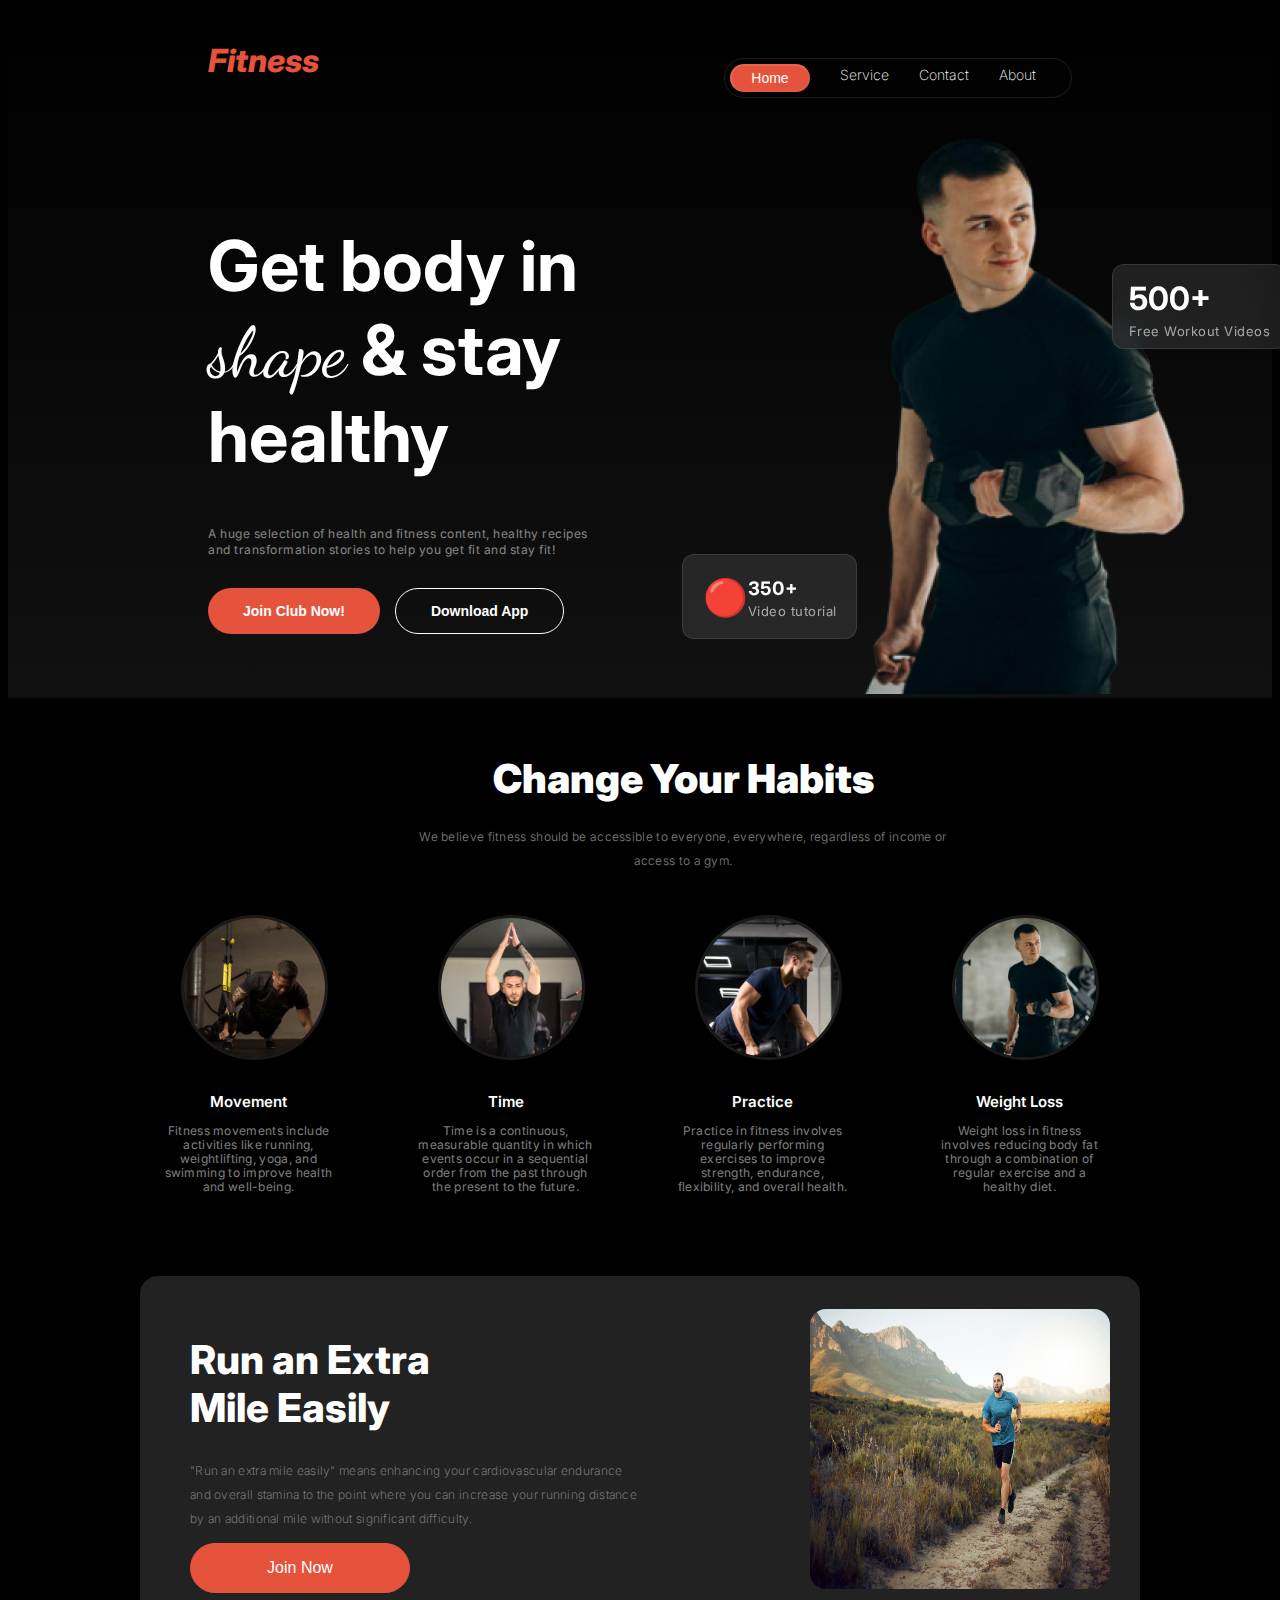
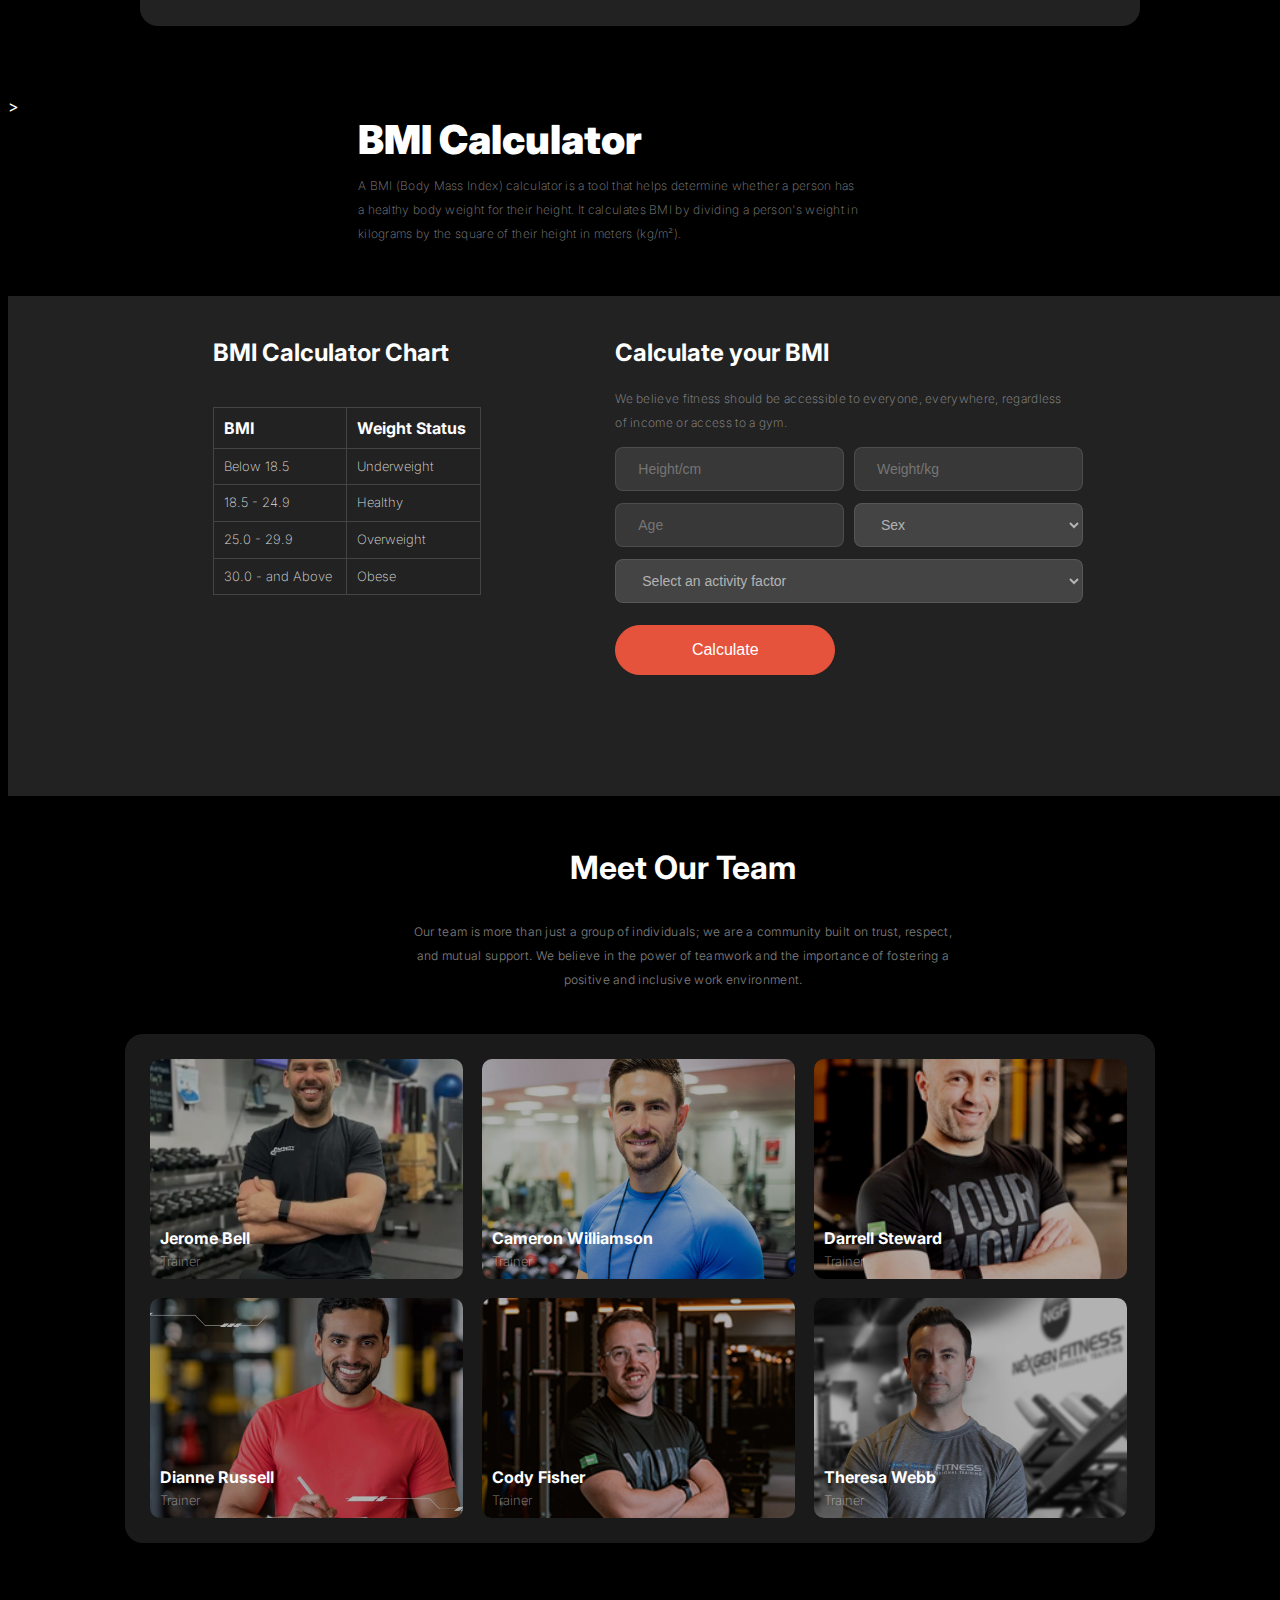
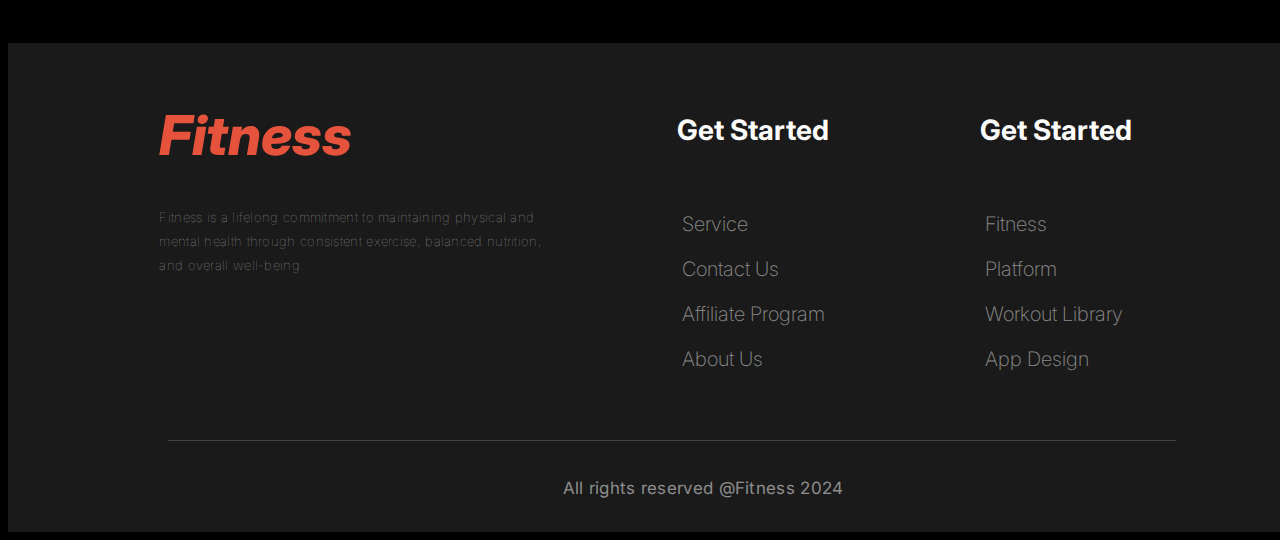
==== commit ca99e8b8: "bmi calculator added" ====
--- a/index.html
+++ b/index.html
@@ -129,27 +129,27 @@
                 <div class="bmi-calculator">
                     <h2>Calculate your BMI</h2>
                     <p class="third-describe text-light-gray">We believe fitness should be accessible to everyone, everywhere, regardless of income or access to a gym.</p>
-                    <form>
-                        <input type="text" id="height" placeholder="Height/cm">
-                        <input type="text" id="weight" placeholder="Weight/kg">
-                        <input type="text" id="age" placeholder="Age">
-                        <select id="sex">
-                            <option value="">Sex</option>
-                            <option value="male">Male</option>
-                            <option value="female">Female</option>
-                        </select>
-                        <div>
-                        <select id="activity">
-                            <option value="">Select an activity factor</option>
-                            <option value="moderate">Moderately active</option>
-                            <option value="active">Very active</option>
-                            <option value="extra">Extra active</option>
-                        </select>
-                    </div>
+                    <form class="form-container">
+                        <div class="form-row">
+                            <input class="form-input" type="text" id="height" placeholder="Height/cm">
+                            <input class="form-input" type="text" id="weight" placeholder="Weight/kg">
+                            <input class="form-input" type="text" id="age" placeholder="Age">
+                            <select class="form-input sex" id="sex">
+                                <option value="">Sex</option>
+                                <option value="male">Male</option>
+                                <option value="female">Female</option>
+                            </select>
+                            <select class="form-input select" id="activity">
+                                <option value="">Select an activity factor</option>
+                                <option value="moderate">Moderately active</option>
+                                <option value="active">Very active</option>
+                                <option value="extra">Extra active</option>
+                            </select>
+                        </div>
                         <button class="btn-join" type="button" onclick="calculateBMI()">Calculate</button>
                     </form>
                 </div>
-            </div>
+        </div>
     </section>
 
     <section class="title-part">
@@ -158,50 +158,50 @@
     </section>
    
     <section class="image-part">
-    <div class="trainers">
-        <div class="trainer">
-            <img class="trainer-img" src="images/trainer1.png" alt="Jerome Bell">
-            <div class="trainer-info">
-                <h3>Jerome Bell</h3>
-                <p>Trainer</p>
-            </div>
-        </div>
-        <div class="trainer">
-            <img class="trainer-img" src="images/trainer2.png" alt="Cameron Williamson">
-            <div class="trainer-info">
-                <h3>Cameron Williamson</h3>
-                <p>Trainer</p>
-            </div>
-        </div>
-        <div class="trainer">
-            <img class="trainer-img" src="images/trainer3.png" alt="Darrell Steward">
-            <div class="trainer-info">
-                <h3>Darrell Steward</h3>
-                <p>Trainer</p>
-            </div>
-        </div>
-        <div class="trainer">
-            <img class="trainer-img" src="images/trainer4.png" alt="Dianne Russell">
-            <div class="trainer-info">
-                <h3>Dianne Russell</h3>
-                <p>Trainer</p>
-            </div>
-        </div>
-        <div class="trainer">
-            <img class="trainer-img" src="images/trainer5.png" alt="Cody Fisher">
-            <div class="trainer-info">
-                <h3>Cody Fisher</h3>
-                <p>Trainer</p>
-            </div>
-        </div>
-        <div class="trainer">
-            <img class="trainer-img" src="images/trainer6.png" alt="Theresa Webb">
-            <div class="trainer-info">
-                <h3>Theresa Webb</h3>
-                <p>Trainer</p>
-            </div>
-        </div>
-    </div>
+        <div class="trainers">
+            <div class="trainer">
+                <img class="trainer-img" src="images/trainer1.png" alt="Jerome Bell">
+                <div class="trainer-info">
+                    <h3>Jerome Bell</h3>
+                    <p>Trainer</p>
+                </div>
+            </div>
+            <div class="trainer">
+                <img class="trainer-img" src="images/trainer2.png" alt="Cameron Williamson">
+                <div class="trainer-info">
+                    <h3>Cameron Williamson</h3>
+                    <p>Trainer</p>
+                </div>
+            </div>
+            <div class="trainer">
+                <img class="trainer-img" src="images/trainer3.png" alt="Darrell Steward">
+                <div class="trainer-info">
+                    <h3>Darrell Steward</h3>
+                    <p>Trainer</p>
+                </div>
+            </div>
+            <div class="trainer">
+                <img class="trainer-img" src="images/trainer4.png" alt="Dianne Russell">
+                <div class="trainer-info">
+                    <h3>Dianne Russell</h3>
+                    <p>Trainer</p>
+                </div>
+            </div>
+            <div class="trainer">
+                <img class="trainer-img" src="images/trainer5.png" alt="Cody Fisher">
+                <div class="trainer-info">
+                    <h3>Cody Fisher</h3>
+                    <p>Trainer</p>
+                </div>
+            </div>
+            <div class="trainer">
+                <img class="trainer-img" src="images/trainer6.png" alt="Theresa Webb">
+                <div class="trainer-info">
+                    <h3>Theresa Webb</h3>
+                    <p>Trainer</p>
+                </div>
+            </div>
+        </div>        
 </section> 
     </main>
 
--- a/styles/style.css
+++ b/styles/style.css
@@ -337,7 +337,7 @@
 .main-third {
     background-color: #222222;
     width: 1440px;
-    height: 450px;
+    height: 500px;
     display: flex;
     align-items: center;
     justify-content: center;
@@ -347,16 +347,16 @@
     justify-content: space-between;
     width: 68%;
     max-width: 1200px;
-    margin-left: -100px;
-}
-.bmi-chart, .bmi-calculator {
+    margin-left: -70px;
+}
+.bmi-chart{
     padding: 10px;
     border-radius: 10px;
-    width: 45%;
+    width: 40%;
     margin-bottom: 100px;
 }
 table {
-    width: 80%;
+    width: 70%;
     border-collapse: collapse;
     margin-top: 40px;
 }
@@ -377,83 +377,95 @@
     max-width: 1000px;
     font-size: 12px;
 }
-.
+.bmi-calculator {
+    padding: 10px;
+    width: 50%; 
+    margin-bottom: 100px;
+    margin-right: 80px;
+}
+
+.form-container {
+    display: flex;
+    flex-direction: column;
+}
+
+.form-row {
+    display: flex;
+    flex-wrap: wrap; 
+    justify-content: space-between;
+    margin-bottom: 10px;
+}
+
+.form-input {
+    padding: 12px 22px;
+    flex: 1;
+    margin-right: 10px;
+    border-radius: 8px;
+    border: 1px solid rgba(255, 255, 255, 0.1);
+    color: #FFFFFF99;
+    background: rgba(255, 255, 255, 0.1); 
+    font-size: 14px;
+    font-weight: 400;
+    line-height: 18px;
+    letter-spacing: 0px;
+    text-align: left;
+    gap: 10px;
+    margin-bottom: 12px;
+}
+.sex , .select{
+    background-color: #444;
+}
 /* Images part styles */
 .image-part {
-    background-color: #000; /* Dark background for the whole page */
-}
-
+    background-color: #000; 
+}
 .trainers {
     display: flex;
     flex-wrap: wrap;
-    gap: 5px;
+    gap: 9px; 
     border-radius: 18px;
     background: rgba(255, 255, 255, 0.1);
-    width: 1000px;
+    width: 990px;
     max-width: 1440px;
     margin: 0 auto;
     padding: 20px;
     box-shadow: 0 0 20px rgba(0, 0, 0, 0.5);
 }
-
 .trainer {
     position: relative;
-    width: 300px;
-    height: 200px;
+    width: calc(33.333% - 17px); 
+    height: 220px;
     border-radius: 10px;
     overflow: hidden;
-    margin: 12px;
-}
-
+    margin: 5px; 
+}
 .trainer-img {
     width: 100%;
     height: 100%;
     object-fit: cover;
-    filter: brightness(0.7); /* Darken images for better text visibility */
-}
-
+    filter: brightness(0.7);
+}
 .trainer-info {
     position: absolute;
     bottom: 0;
     left: 0;
     width: 100%;
-    text-align: center;
-    padding: 10px 0;
+    text-align: left;
+    padding: 10px;
 }
 
 .trainer-info h3 {
     margin: 0;
-    font-size: 1.2em;
-    text-align: left;
-    margin-left: 10px;
-    /* color: #fff; */
+    font-size: 16px;
+    color: #fff; 
 }
 
 .trainer-info p {
     margin: 0;
     font-size: 13px;
-    text-align: left;
-    margin-left: 10px;
+    font-weight: 200;
     color: rgba(255, 255, 255, 0.5);
-}
-
-
-/* fourth part */
-.fourth-title{
-    font-size: 30px;
-    font-weight: 900;
-    line-height: 120%;
-    letter-spacing: 0%;
-    margin-bottom: 10px;
-}
-   .fourth-container{
-    width: 1060px;
-    height: 600px;
-    margin: 70px auto;
-    border-radius: 18px;
-    background: rgb(34, 34, 34);
-    justify-content: space-between;
-    align-items: center;
+    margin-top: 5px;
 }
 
 /* footer styles */
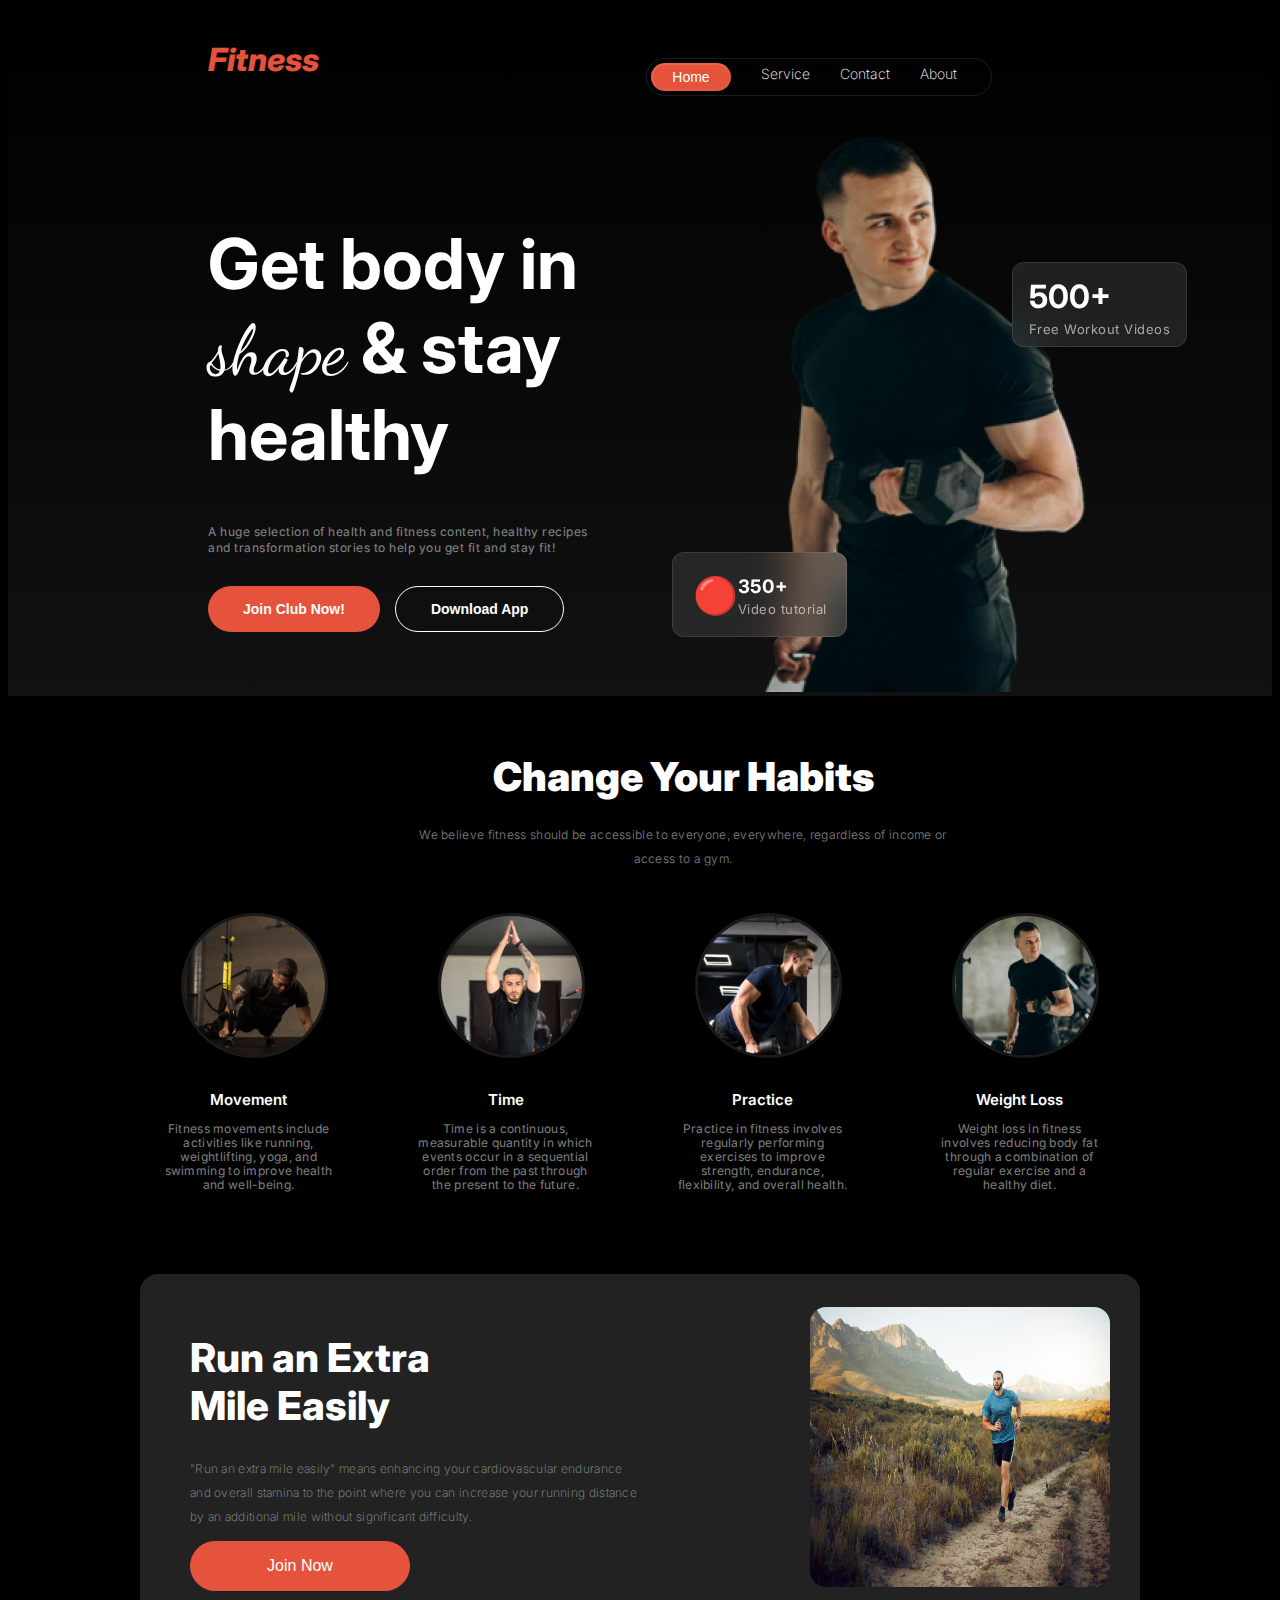
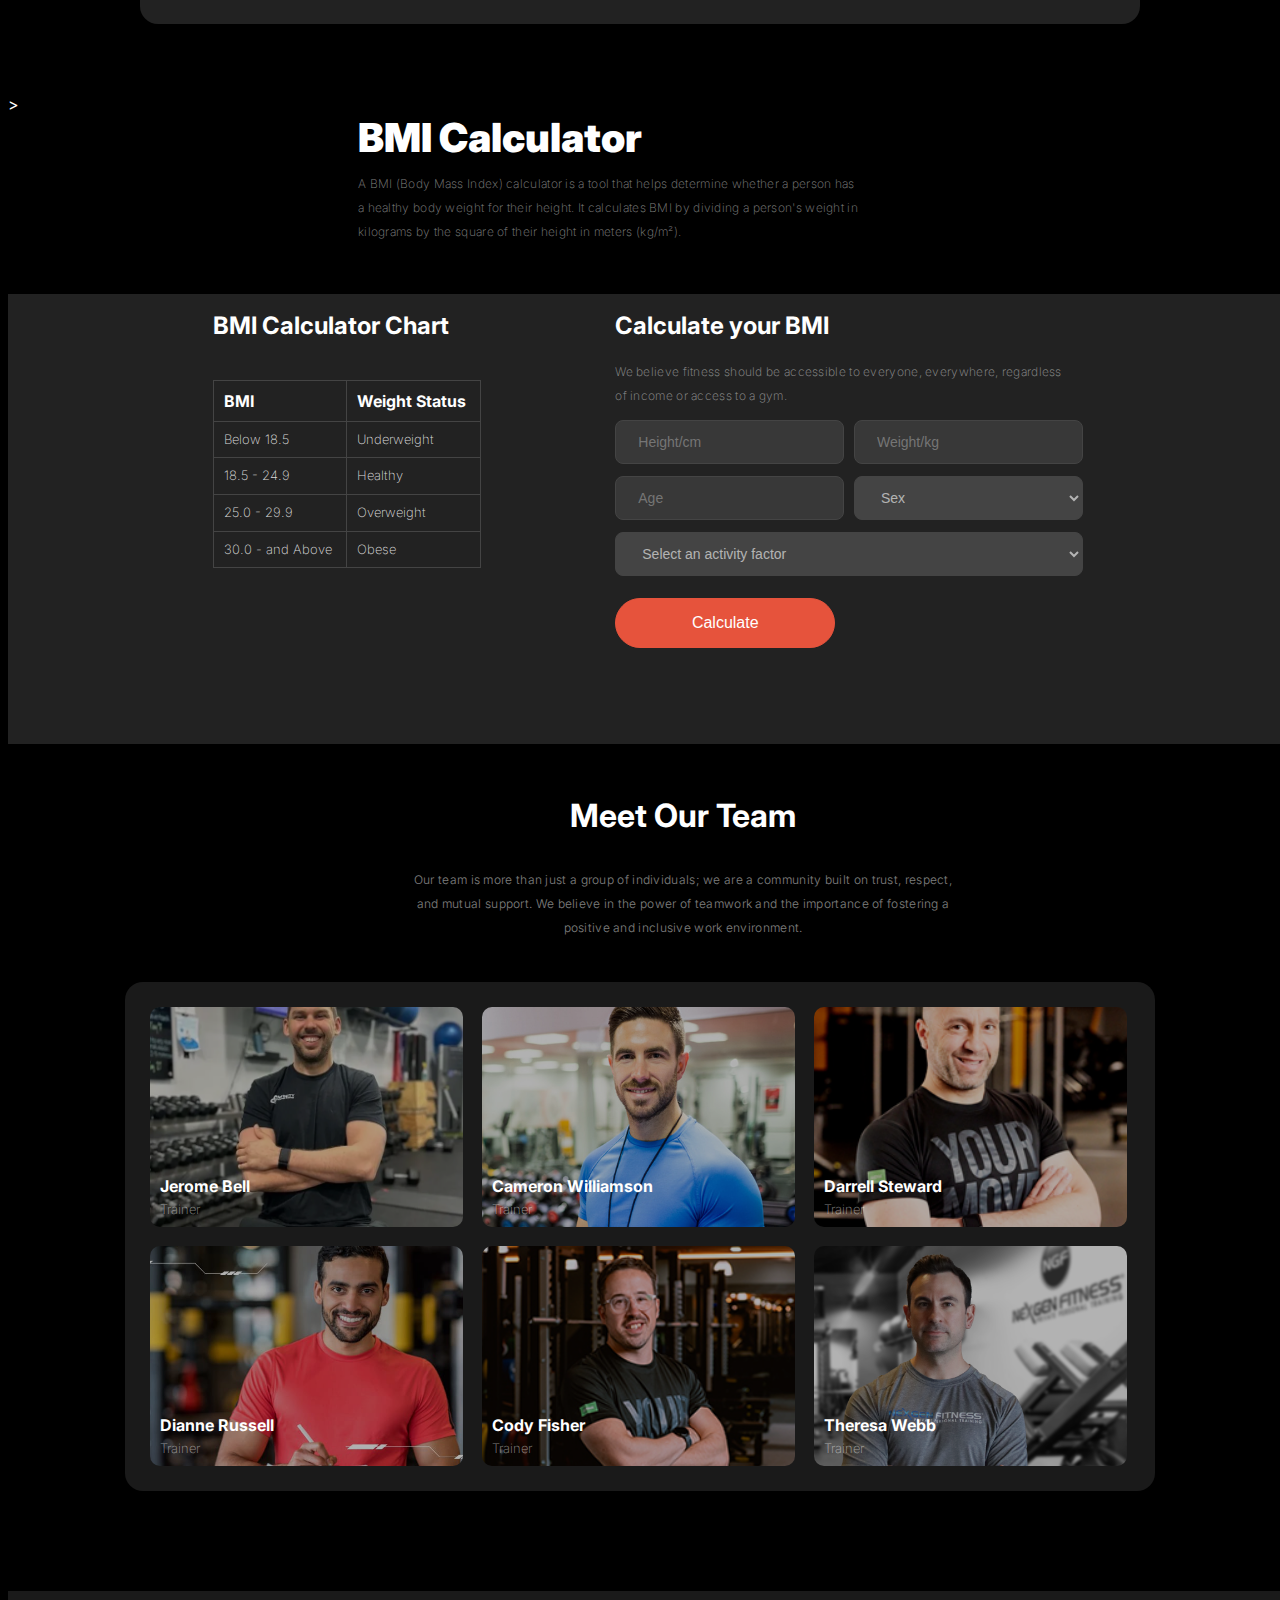
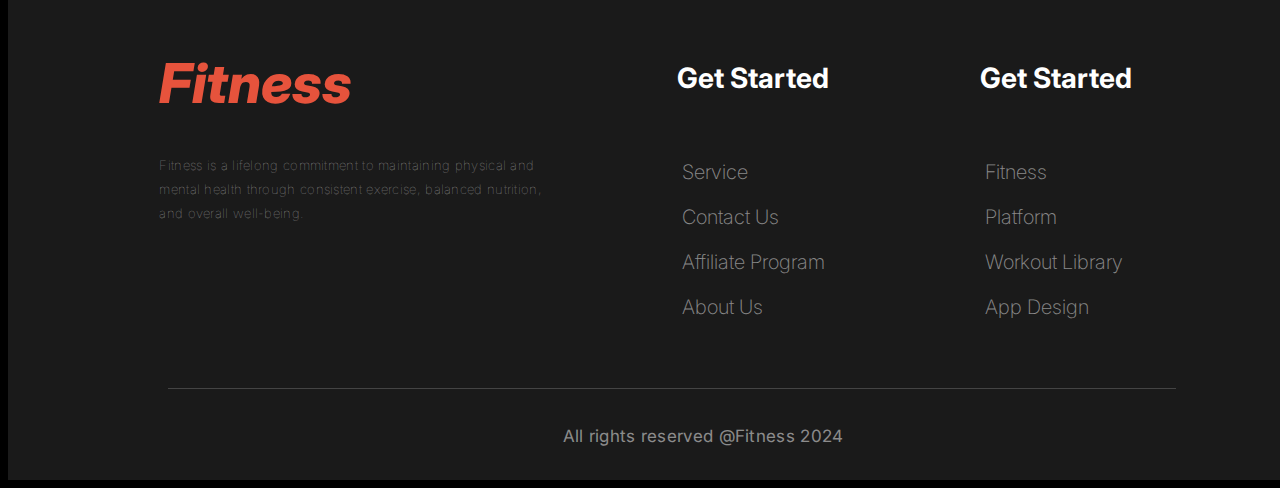
==== commit 11719ee2: "added updated files" ====
--- a/index.html
+++ b/index.html
@@ -99,58 +99,59 @@
         </div>
     </section>
 
-        <section class="main-third display-flex">
-            <div class="container">
-                <div class="bmi-chart">
-                    <h2>BMI Calculator Chart</h2>
-                    <table>
-                        <tr>
-                            <th>BMI</th>
-                            <th>Weight Status</th>
-                        </tr>
-                        <tr>
-                            <td>Below 18.5</td>
-                            <td>Underweight</td>
-                        </tr>
-                        <tr>
-                            <td>18.5 - 24.9</td>
-                            <td>Healthy</td>
-                        </tr>
-                        <tr>
-                            <td>25.0 - 29.9</td>
-                            <td>Overweight</td>
-                        </tr>
-                        <tr>
-                            <td>30.0 - and Above</td>
-                            <td>Obese</td>
-                        </tr>
-                    </table>
-                </div>
-                <div class="bmi-calculator">
-                    <h2>Calculate your BMI</h2>
-                    <p class="third-describe text-light-gray">We believe fitness should be accessible to everyone, everywhere, regardless of income or access to a gym.</p>
-                    <form class="form-container">
-                        <div class="form-row">
-                            <input class="form-input" type="text" id="height" placeholder="Height/cm">
-                            <input class="form-input" type="text" id="weight" placeholder="Weight/kg">
-                            <input class="form-input" type="text" id="age" placeholder="Age">
-                            <select class="form-input sex" id="sex">
-                                <option value="">Sex</option>
-                                <option value="male">Male</option>
-                                <option value="female">Female</option>
-                            </select>
-                            <select class="form-input select" id="activity">
-                                <option value="">Select an activity factor</option>
-                                <option value="moderate">Moderately active</option>
-                                <option value="active">Very active</option>
-                                <option value="extra">Extra active</option>
-                            </select>
-                        </div>
-                        <button class="btn-join" type="button" onclick="calculateBMI()">Calculate</button>
-                    </form>
-                </div>
-        </div>
-    </section>
+    <section class="main-third display-flex">
+        <div class="container">
+            <div class="bmi-chart">
+                <h2>BMI Calculator Chart</h2>
+                <table>
+                    <tr>
+                        <th>BMI</th>
+                        <th>Weight Status</th>
+                    </tr>
+                    <tr>
+                        <td>Below 18.5</td>
+                        <td>Underweight</td>
+                    </tr>
+                    <tr>
+                        <td>18.5 - 24.9</td>
+                        <td>Healthy</td>
+                    </tr>
+                    <tr>
+                        <td>25.0 - 29.9</td>
+                        <td>Overweight</td>
+                    </tr>
+                    <tr>
+                        <td>30.0 - and Above</td>
+                        <td>Obese</td>
+                    </tr>
+                </table>
+            </div>
+            <div class="bmi-calculator">
+                <h2>Calculate your BMI</h2>
+                <p class="third-describe text-light-gray">We believe fitness should be accessible to everyone, everywhere, regardless of income or access to a gym.</p>
+                <form class="form-container">
+                    <div class="form-row">
+                        <input class="form-input" type="text" id="height" placeholder="Height/cm">
+                        <input class="form-input" type="text" id="weight" placeholder="Weight/kg">
+                        <input class="form-input" type="text" id="age" placeholder="Age">
+                        <select class="form-input sex" id="sex">
+                            <option value="">Sex</option>
+                            <option value="male">Male</option>
+                            <option value="female">Female</option>
+                        </select>
+                        <select class="form-input select" id="activity">
+                            <option value="">Select an activity factor</option>
+                            <option value="moderate">Moderately active</option>
+                            <option value="active">Very active</option>
+                            <option value="extra">Extra active</option>
+                        </select>
+                    </div>
+                    <button class="btn-join" type="button" onclick="calculateBMI()">Calculate</button>
+                </form>
+            </div>
+        </div>
+    </section>
+    
 
     <section class="title-part">
         <h1 class="fourth-title text-gray">Meet Our Team</h1>
--- a/styles/style.css
+++ b/styles/style.css
@@ -60,10 +60,11 @@
     text-align: left;
 }
 .nav-links{
-    padding: 5px;
+    padding: 4px;
     box-sizing: border-box;
     border: 1px solid rgba(255, 255, 255, 0.1); 
     border-radius: 39px;
+    margin-right: 80px;
 
 }
 /* button styles */
@@ -140,7 +141,7 @@
     background-color: transparent;
 }
 .background-image {
-    margin-left: 200px;
+    margin-left: 100px;
 }
 .overlay {
     position: relative;
@@ -175,6 +176,7 @@
     top: 440px;
     display: flex;
     align-items: center; 
+    margin-right: -90px;
 }
 .decoration{
     display: flex;
@@ -337,7 +339,7 @@
 .main-third {
     background-color: #222222;
     width: 1440px;
-    height: 500px;
+    height: 450px;
     display: flex;
     align-items: center;
     justify-content: center;
@@ -401,9 +403,9 @@
     flex: 1;
     margin-right: 10px;
     border-radius: 8px;
-    border: 1px solid rgba(255, 255, 255, 0.1);
+    border: 1px solid #444;
     color: #FFFFFF99;
-    background: rgba(255, 255, 255, 0.1); 
+    background: rgba(255, 255, 255, 0.1);
     font-size: 14px;
     font-weight: 400;
     line-height: 18px;
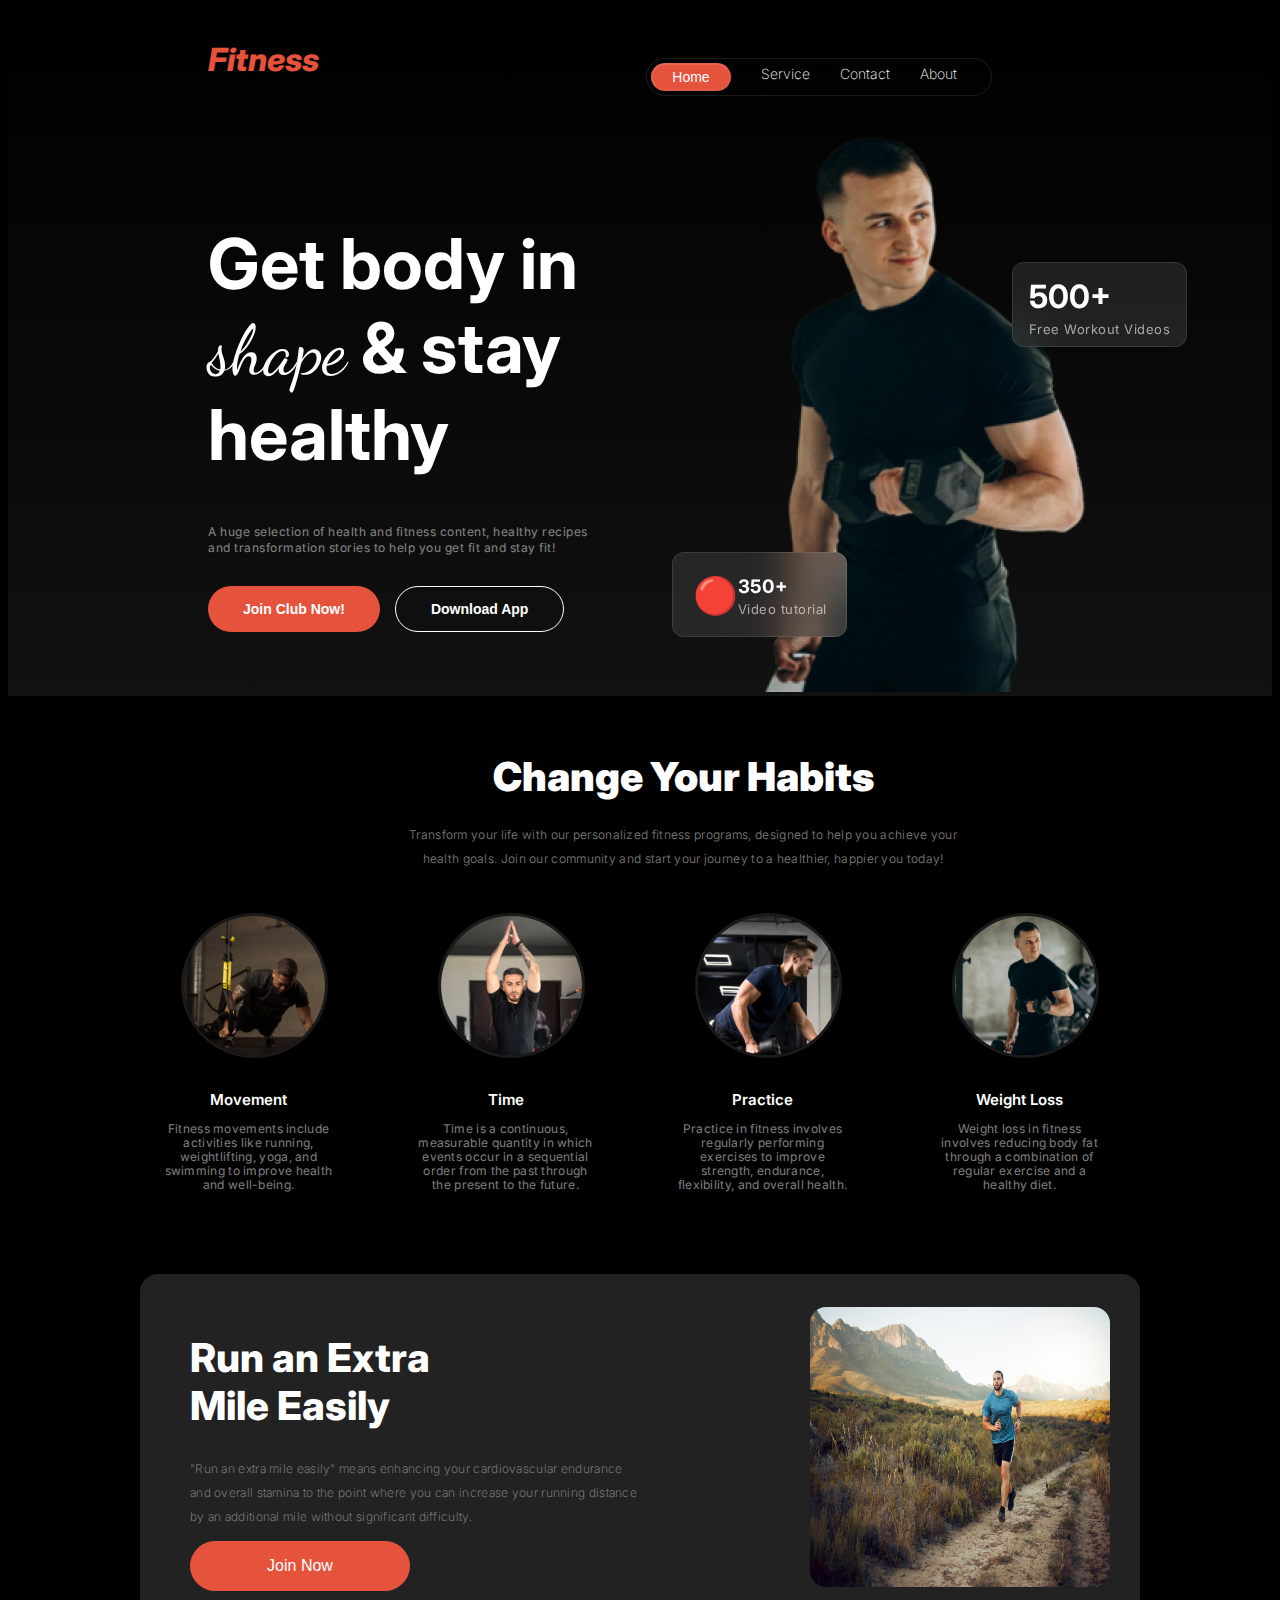
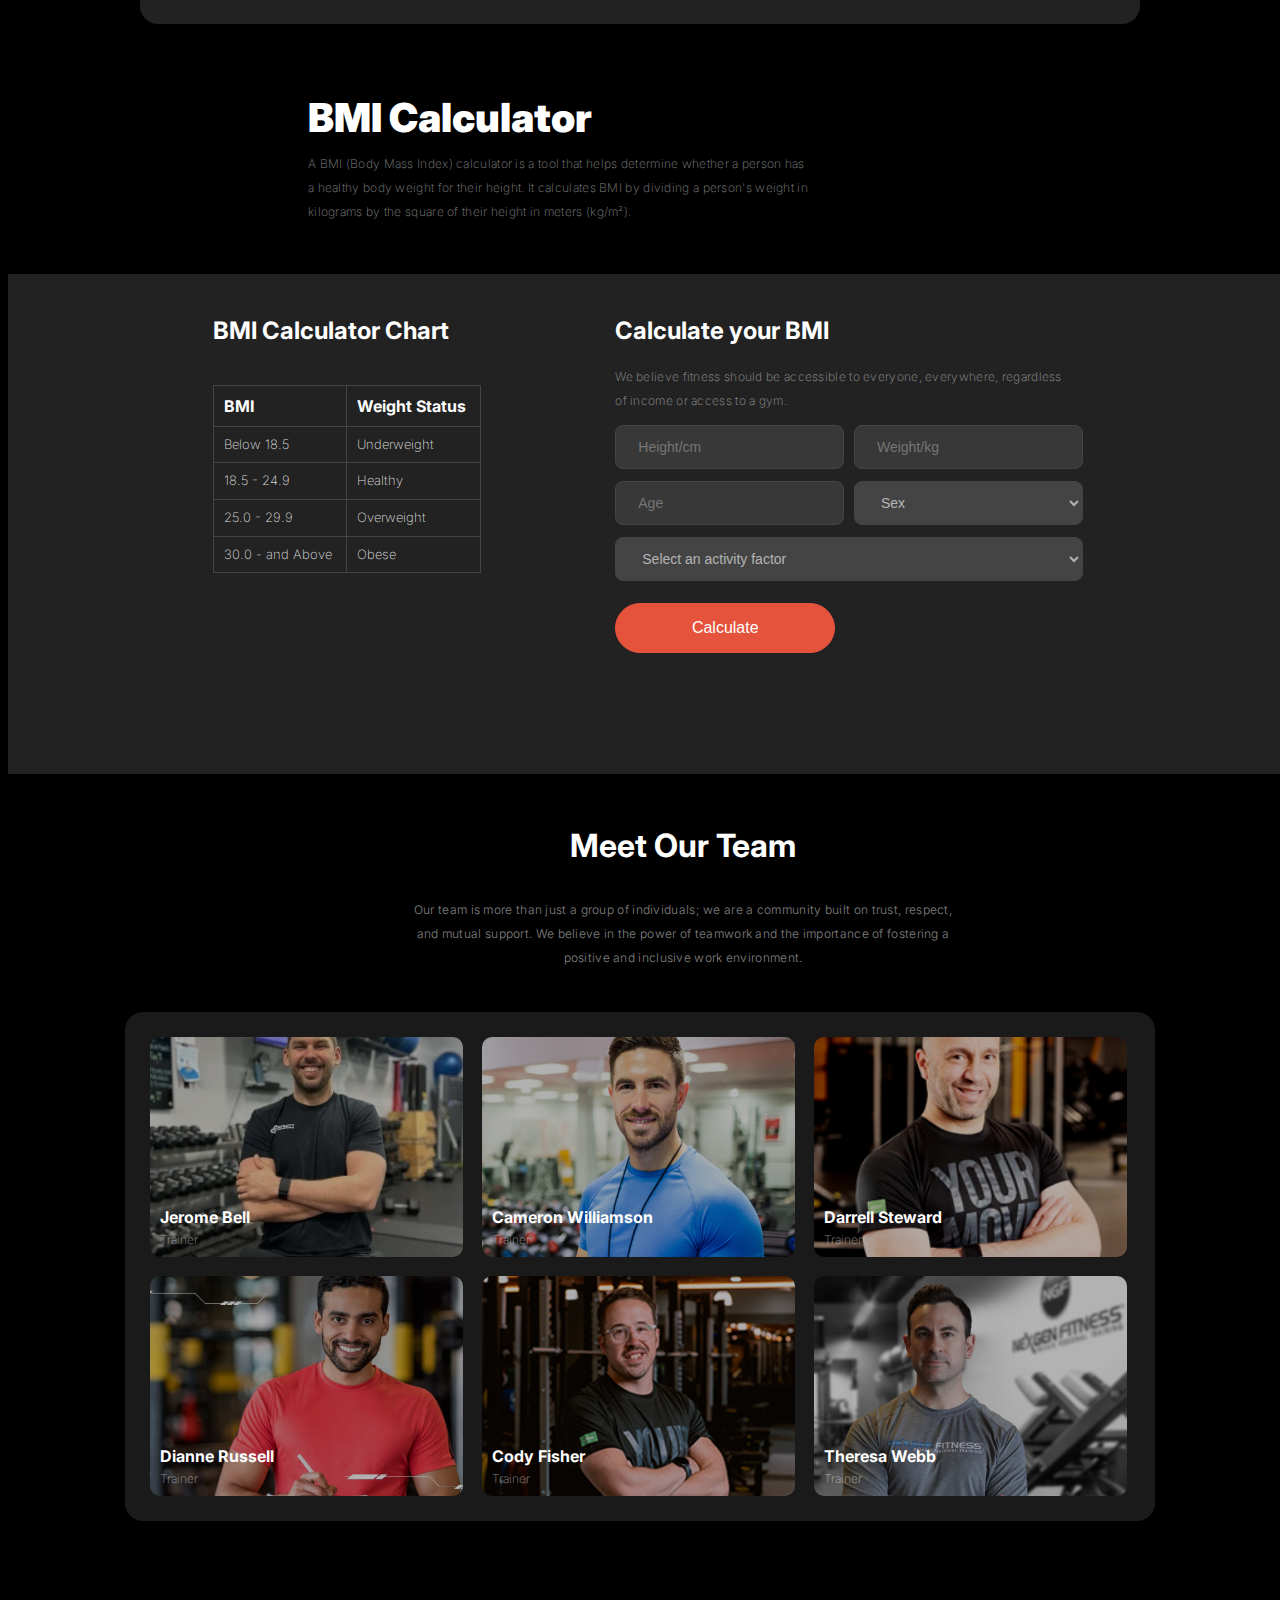
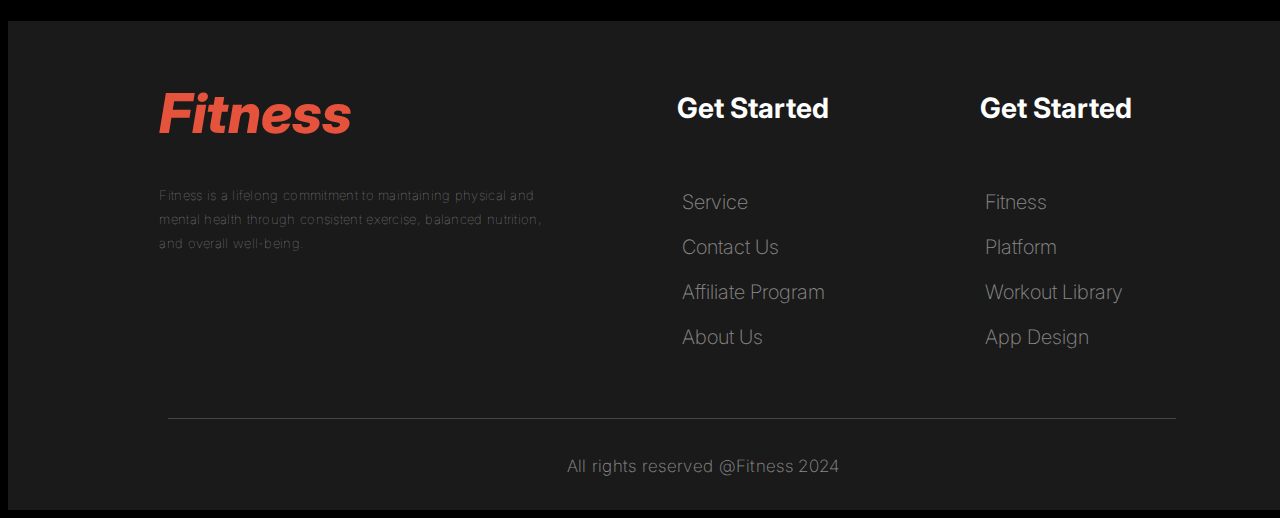
==== commit 52d5f0f2: "added updated mobile responsive file" ====
--- a/index.html
+++ b/index.html
@@ -7,9 +7,14 @@
     <link rel="stylesheet" href="styles/style.css">
 </head>
 <body class="inter-font background">
-    <header class="bg-light">
+    <header class="bg-light hide">
          <nav class="navbar display-flex">
            <h2 class="brand"> <i>Fitness </i></h2>
+           <div class="hamburger" id="">
+            <span></span>
+            <span></span>
+            <span></span>
+        </div>
            <ul class="nav-links display-flex">
             <!-- li.nav-items*4>a.nav-link -->
             <li class="nav-item"> <button class="btn-home"><a href="" class="nav-link text-gray">Home</a></button></li>
@@ -18,7 +23,7 @@
             <li class="nav-item"><a href="" class="nav-link text-gray">About</a></li>
            </ul>
          </nav>
-         <div class="banner">
+         <div class="banner hide">
             <div class="banner-container">
                 <h1 class="banner-title text-gray">Get body in <span class="dancing-script-font">shape</span> & stay healthy</h1>
                 <p class="banner-text text-light-gray">A huge selection of health and fitness content, healthy recipes and transformation stories to help you get fit and stay fit!</p>
@@ -54,10 +59,10 @@
     </header>   
 
     <main>
-    <section  class="title-part">
+    <div  class="title-part">
       <h1 class="main-title text-gray">Change Your Habits</h1>
-      <p class="main-describe text-light-gray">We believe fitness should be accessible to everyone, everywhere, regardless of income or access to a gym.</p>
-    </section>
+      <p class="main-describe text-light-gray">Transform your life with our personalized fitness programs, designed to help you achieve your health goals. Join our community and start your journey to a healthier, happier you today!</p>
+    </div>
     
     <section class="img-part">
         <div class="img-div">
@@ -82,7 +87,7 @@
         </div>
     </section >
 
-     <section class="main-two ">
+     <section class="main-two">
         <div class="third-container">
             <h1 class="title-third text-gray">Run an Extra Mile Easily</h1>
             <p class="third-describe text-light-gray"> "Run an extra mile easily" means enhancing your cardiovascular endurance and overall stamina to the point where you can increase your running distance by an additional mile without significant difficulty. </p>
@@ -92,8 +97,8 @@
             <img class="img-two" src="images/run.jpg" alt="">
         </div>
      </section>
-      <section>>
-        <div class="calculator-container">
+      <section>
+        <div class="calculator-container hide">
             <h1 class="calculator-title text-gray">BMI Calculator</h1>
             <p class="calculator-describe text-light-gray">A BMI (Body Mass Index) calculator is a tool that helps determine whether a person has a healthy body weight for their height. It calculates BMI by dividing a person's weight in kilograms by the square of their height in meters (kg/m²).</p>
         </div>
@@ -131,9 +136,10 @@
                 <p class="third-describe text-light-gray">We believe fitness should be accessible to everyone, everywhere, regardless of income or access to a gym.</p>
                 <form class="form-container">
                     <div class="form-row">
-                        <input class="form-input" type="text" id="height" placeholder="Height/cm">
-                        <input class="form-input" type="text" id="weight" placeholder="Weight/kg">
-                        <input class="form-input" type="text" id="age" placeholder="Age">
+                        <input class="form-input height" type="text" id="height" placeholder="Height/cm">
+                        <input class="form-input weight" type="text" id="weight" placeholder="Weight/kg">
+                        <br>
+                        <input class="form-input age" type="text" id="age" placeholder="Age">
                         <select class="form-input sex" id="sex">
                             <option value="">Sex</option>
                             <option value="male">Male</option>
@@ -151,14 +157,11 @@
             </div>
         </div>
     </section>
-    
-
-    <section class="title-part">
+    <section class="title-part hide">
         <h1 class="fourth-title text-gray">Meet Our Team</h1>
         <p class="main-describe text-light-gray">Our team is more than just a group of individuals; we are a community built on trust, respect, and mutual support. We believe in the power of teamwork and the importance of fostering a positive and inclusive work environment.</p>
-    </section>
-   
-    <section class="image-part">
+    </section> 
+    <section class="image-part hide">
         <div class="trainers">
             <div class="trainer">
                 <img class="trainer-img" src="images/trainer1.png" alt="Jerome Bell">
@@ -207,7 +210,7 @@
     </main>
 
     <footer>
-        <section class="footer-sec">
+        <section class="footer-sec hide">
             <div class="footer-container">
                 <div class="footer-sec-one">
                     <h1 class="footer-title"><i>Fitness</i></h1>
--- a/styles/style.css
+++ b/styles/style.css
@@ -50,7 +50,6 @@
     margin-right: 30px;
     align-items: center;
 }
-
 .nav-link{
     text-decoration: none;
     font-size: 14px;
@@ -245,9 +244,7 @@
   justify-items: center;
   align-items: center;
   justify-items: center;
-
-}
-
+}
 .image-title{
     width: 175px;
    font-size: 15px;
@@ -314,32 +311,11 @@
     border-radius: 30px;
     background:#E6533C;    
 }
-/* Calculator part */
-.calculator-container {
-    margin-left: 350px;
-}
-.calculator-title {
-    font-size: 40px;
-    font-weight: 900;
-    line-height: 120%;
-    letter-spacing: 0%;
-    text-align: left;
-    margin: 0;
-}
-.calculator-describe {
-    width: 500px;
-    font-size: 12px;
-    font-weight: 200;
-    line-height: 24px;
-    letter-spacing: 0.3px;
-    margin-top: 10px; 
-    text-align: left;
-}
 /* chart and calculator stylels */
 .main-third {
     background-color: #222222;
     width: 1440px;
-    height: 450px;
+    height: 500px;
     display: flex;
     align-items: center;
     justify-content: center;
@@ -417,10 +393,32 @@
 .sex , .select{
     background-color: #444;
 }
+/* Image title part design */
+.calculator-container {
+    margin-left: 300px;
+}
+.calculator-title {
+    font-size: 40px;
+    font-weight: 900;
+    line-height: 120%;
+    letter-spacing: 0%;
+    text-align: left;
+    margin: 0;
+}
+.calculator-describe {
+    width: 500px;
+    font-size: 12px;
+    font-weight: 200;
+    line-height: 24px;
+    letter-spacing: 0.3px;
+    margin-top: 10px; 
+    text-align: left;
+}
+
 /* Images part styles */
 .image-part {
     background-color: #000; 
-}
+ |}
 .trainers {
     display: flex;
     flex-wrap: wrap;
@@ -464,7 +462,7 @@
 
 .trainer-info p {
     margin: 0;
-    font-size: 13px;
+    font-size: 12px;
     font-weight: 200;
     color: rgba(255, 255, 255, 0.5);
     margin-top: 5px;
@@ -479,19 +477,17 @@
     padding: 0 50px; 
     margin-top: 100px;
 }
-
 .footer-container {
     display: flex;
     justify-content: space-around;
     width: 70%;
     margin: 25px 100px;
 }
-
 .footer-sec-two {
     width: 300px;
     height: 200px;
-}
-
+    margin-bottom: -10px;
+}
 .footer-title {
     margin-top: 59px;
     color: rgb(230, 83, 60);
@@ -500,7 +496,6 @@
     line-height: 120%;
     letter-spacing: 0%;
 }
-
 .footer-describe {
     width: 400px;
     font-size: 13px;
@@ -508,7 +503,6 @@
     line-height: 24px;
     letter-spacing: 0.3px;
 }
-
 .footer-heading {
     font-size: 28px;
     font-weight: 700;
@@ -517,7 +511,6 @@
     margin: 70px 115px;
     width: 400px;
 }
-
 .footer-links {
     list-style: none;
     flex: none;
@@ -527,7 +520,6 @@
     margin: 10px 80px;
     gap: 5px;
 }
-
 .footer-link {
     margin-top: 5px;
     position: static;
@@ -557,9 +549,130 @@
 .line-describe{
     font-family: Inter;
     font-size: 17px;
-    font-weight: 400;
+    font-weight: 200;
     line-height: 24px;
     letter-spacing: 0.3px;
     text-align: center;
 }
 
+/* Media Queries for Mobile Responsiveness */
+@media screen and (max-width: 576px) {
+    .hide{
+        display: none;
+    }
+    /* Change your habit section */
+    .title-part {
+        width: 100%;
+        margin: 20px 0;
+    }
+    .main-title {
+        font-size: 30px;
+        margin-bottom: 5px;
+    }
+    .main-describe {
+        font-size: 10px;
+        line-height: 20px;
+    }
+    .img-part {
+        flex-direction: column;
+        align-items: center;
+        gap: 20px;
+        padding: 0 20px;
+    }
+    .circle-pic {
+        width: 50%;
+    }
+    .image-title {
+        width: 100%;
+        font-size: 14px;
+        margin-top: 15px;
+    }
+    .image-describe {
+        width: 100%;
+        font-size: 11px;
+        line-height: 12px;
+    }
+    /* bmi-chart part styles */
+    .main-two {
+        flex-direction: column;
+        width: 100%;
+        height: auto;
+        margin: 45px auto;
+        padding: 18px;
+    }
+    .third-container {
+        margin-left: 0;
+        text-align: center;
+        width: 100%;
+    }
+    .title-third {
+        font-size: 24px;
+        width: 100%;
+    }
+    .third-describe {
+        width: 100%;
+        font-size: 10px;
+        line-height: 20px;
+        text-align: center;
+    }
+    .img-two {
+        width: 100%;
+        height: auto;
+        margin: 20px 0;
+        text-align: center;
+    }
+    .btn-join {
+        width: 80%;
+        height: 40px;
+    }
+    .calculator-container {
+        padding: 20px;
+    }
+    .calculator-title {
+        font-size: 24px;
+    }
+    .calculator-describe {
+        font-size: 10px;
+        line-height: 20px;
+    }
+    .main-third {
+        flex-direction: column;
+        width: 100%;
+        height: auto;
+        padding: 20px;
+    }
+    .container {
+        flex-direction: column;
+        align-items: center;
+        width: 100%;
+        margin-left: 0;
+    }
+    .bmi-chart {
+        width: 100%;
+        margin-bottom: 20px;
+    }
+    table {
+        width: 80%;
+    }
+    th, td {
+        padding: 8px;
+        font-size: 12px;
+    }
+    .bmi-calculator {
+        width: 100%;
+        margin: 20px 0;
+    }
+    .form-row {
+        flex-direction: row;
+        flex-wrap: wrap;
+        justify-content: space-between;
+    }
+    .form-input.height, .form-input.weight,
+    .form-input.age, .form-input.sex {
+        width: calc(50% - 5px);
+    }
+
+    .form-input.full-width {
+        width: 70%;
+    }
+}
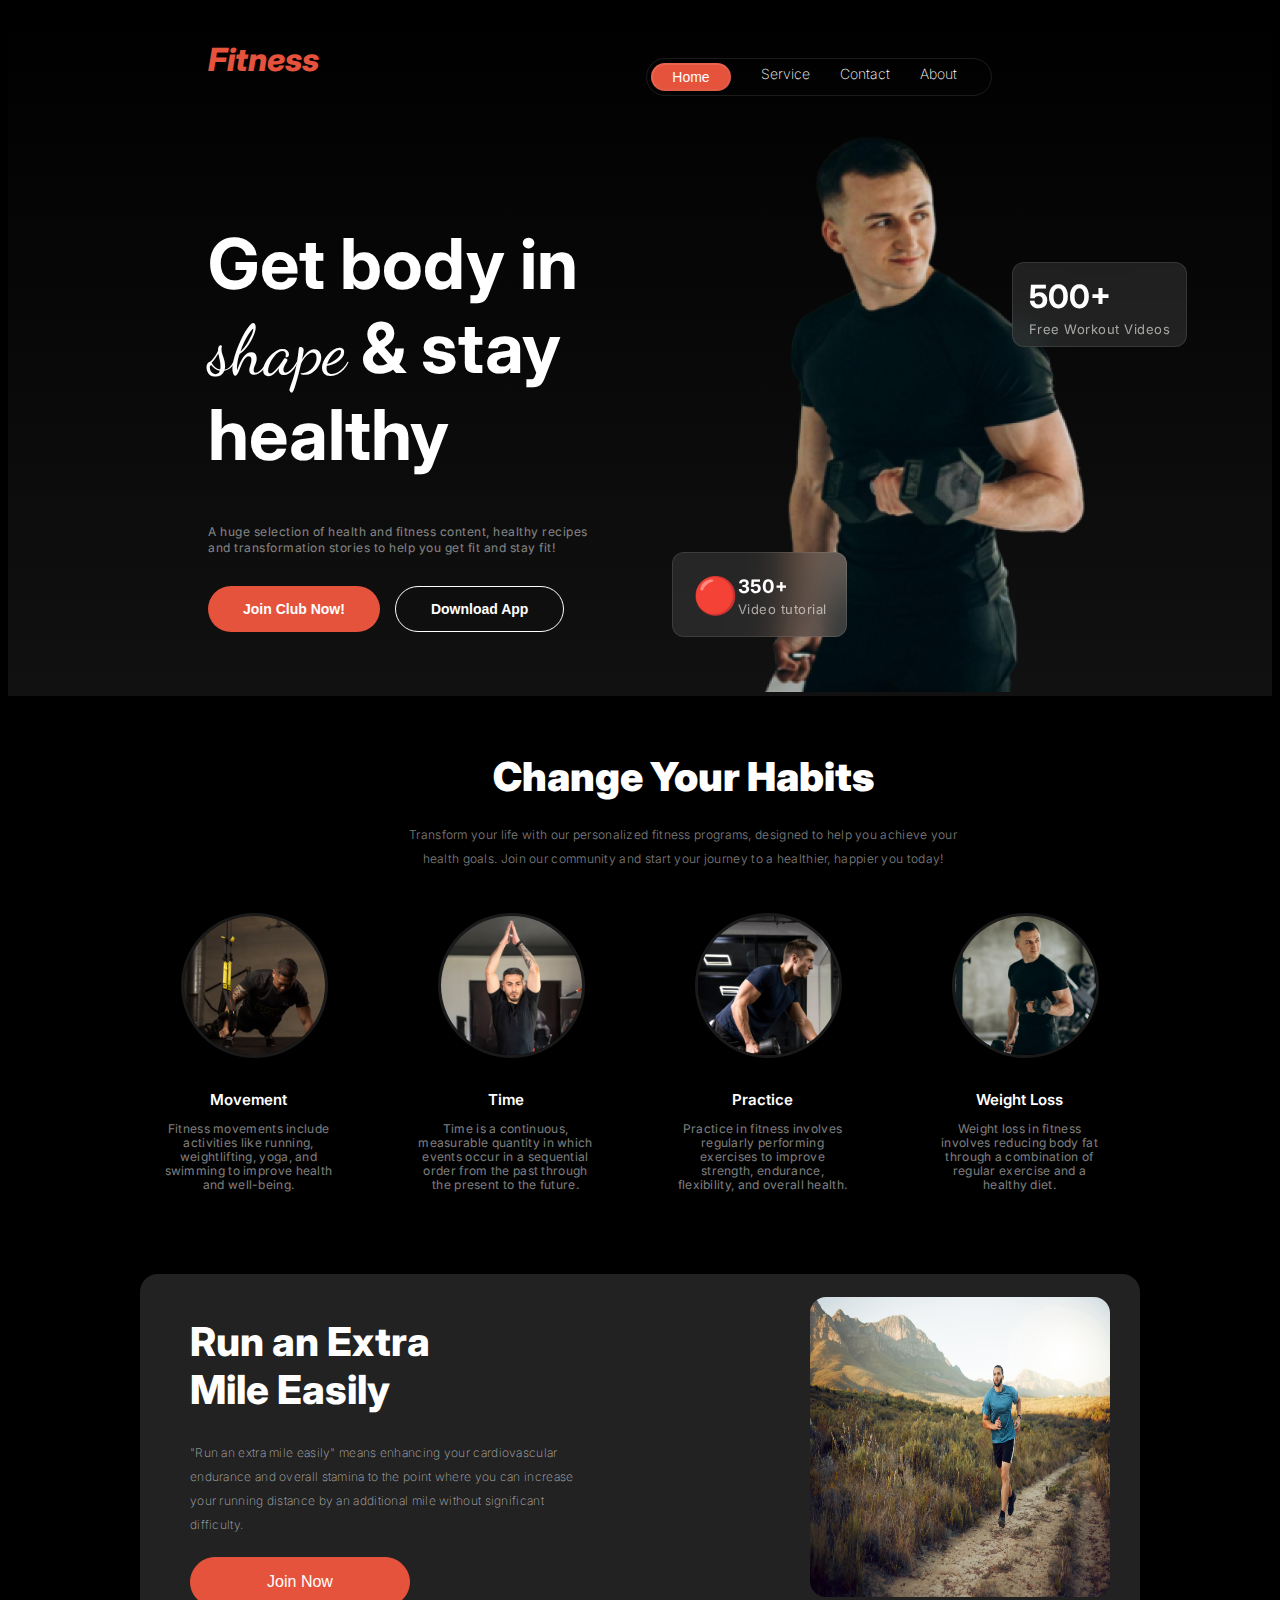
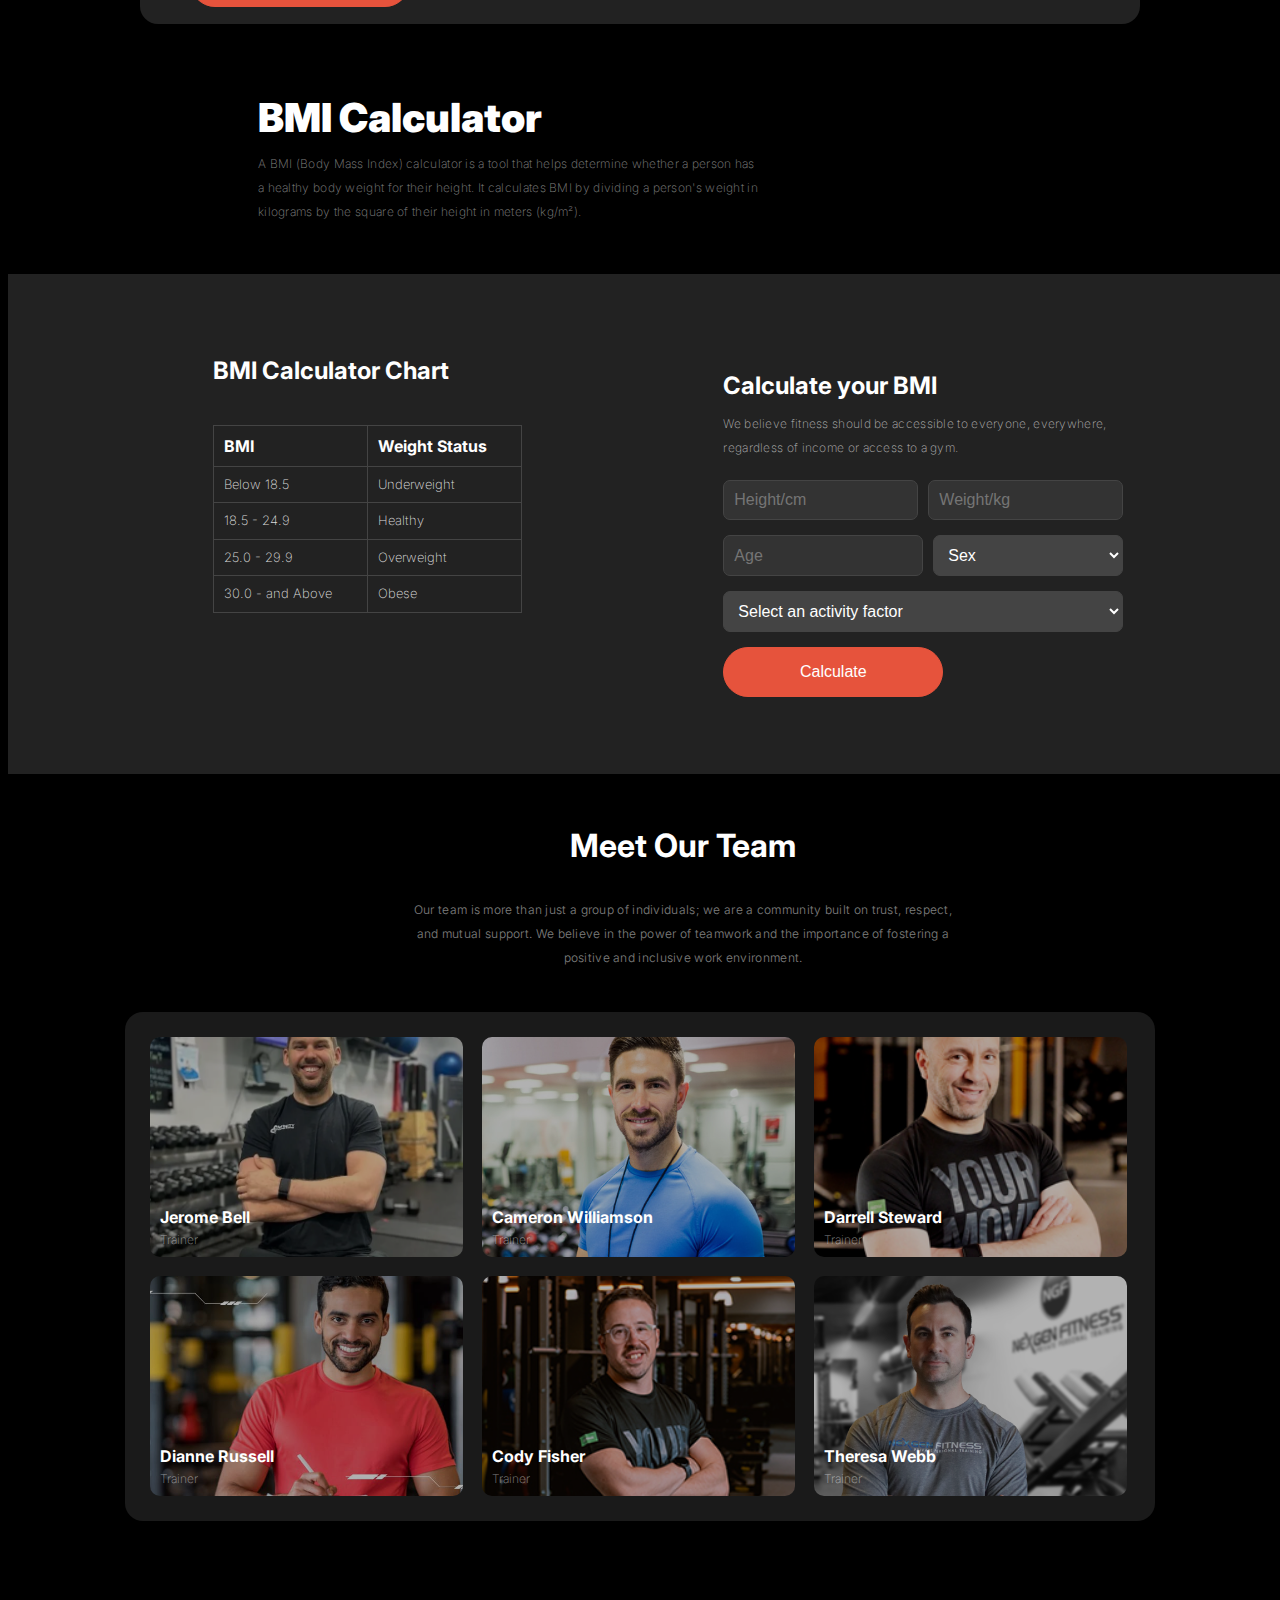
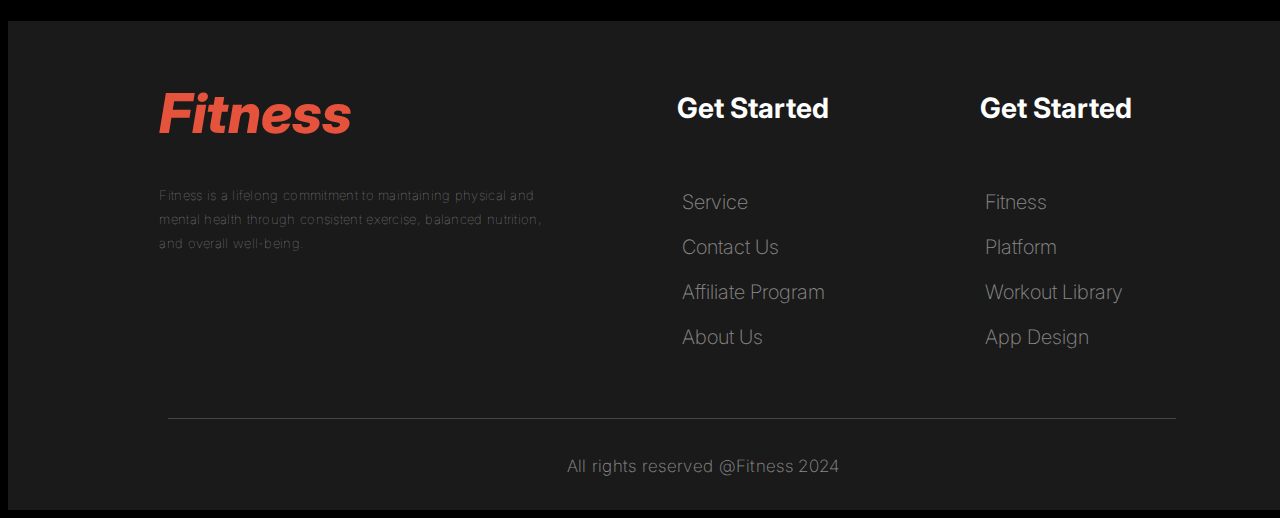
==== commit e4fb26f9: "updated mobile responsive part" ====
--- a/index.html
+++ b/index.html
@@ -7,7 +7,7 @@
     <link rel="stylesheet" href="styles/style.css">
 </head>
 <body class="inter-font background">
-    <header class="bg-light hide">
+    <header class="bg-light">
          <nav class="navbar display-flex">
            <h2 class="brand"> <i>Fitness </i></h2>
            <div class="hamburger" id="">
@@ -23,7 +23,7 @@
             <li class="nav-item"><a href="" class="nav-link text-gray">About</a></li>
            </ul>
          </nav>
-         <div class="banner hide">
+         <div class="banner">
             <div class="banner-container">
                 <h1 class="banner-title text-gray">Get body in <span class="dancing-script-font">shape</span> & stay healthy</h1>
                 <p class="banner-text text-light-gray">A huge selection of health and fitness content, healthy recipes and transformation stories to help you get fit and stay fit!</p>
@@ -97,12 +97,11 @@
             <img class="img-two" src="images/run.jpg" alt="">
         </div>
      </section>
-      <section>
-        <div class="calculator-container hide">
+
+        <div class="calculator-container">
             <h1 class="calculator-title text-gray">BMI Calculator</h1>
             <p class="calculator-describe text-light-gray">A BMI (Body Mass Index) calculator is a tool that helps determine whether a person has a healthy body weight for their height. It calculates BMI by dividing a person's weight in kilograms by the square of their height in meters (kg/m²).</p>
         </div>
-    </section>
 
     <section class="main-third display-flex">
         <div class="container">
@@ -138,30 +137,31 @@
                     <div class="form-row">
                         <input class="form-input height" type="text" id="height" placeholder="Height/cm">
                         <input class="form-input weight" type="text" id="weight" placeholder="Weight/kg">
-                        <br>
+                    </div>
+                    <div class="form-row">
                         <input class="form-input age" type="text" id="age" placeholder="Age">
                         <select class="form-input sex" id="sex">
                             <option value="">Sex</option>
                             <option value="male">Male</option>
                             <option value="female">Female</option>
                         </select>
-                        <select class="form-input select" id="activity">
-                            <option value="">Select an activity factor</option>
-                            <option value="moderate">Moderately active</option>
-                            <option value="active">Very active</option>
-                            <option value="extra">Extra active</option>
-                        </select>
                     </div>
+                    <select class="form-input select" id="activity">
+                        <option value="">Select an activity factor</option>
+                        <option value="moderate">Moderately active</option>
+                        <option value="active">Very active</option>
+                        <option value="extra">Extra active</option>
+                    </select>
                     <button class="btn-join" type="button" onclick="calculateBMI()">Calculate</button>
                 </form>
             </div>
-        </div>
+            
     </section>
-    <section class="title-part hide">
+    <section class="title-part">
         <h1 class="fourth-title text-gray">Meet Our Team</h1>
         <p class="main-describe text-light-gray">Our team is more than just a group of individuals; we are a community built on trust, respect, and mutual support. We believe in the power of teamwork and the importance of fostering a positive and inclusive work environment.</p>
     </section> 
-    <section class="image-part hide">
+    <section class="image-part">
         <div class="trainers">
             <div class="trainer">
                 <img class="trainer-img" src="images/trainer1.png" alt="Jerome Bell">
@@ -210,7 +210,7 @@
     </main>
 
     <footer>
-        <section class="footer-sec hide">
+        <section class="footer-sec">
             <div class="footer-container">
                 <div class="footer-sec-one">
                     <h1 class="footer-title"><i>Fitness</i></h1>
@@ -239,7 +239,7 @@
             <div class="footer-bottom text-light-gray"">
                 <p class="line-describe">All rights reserved &#64;Fitness 2024</p>
             </div>
-        </section>
-        </footer>
+        </section> 
+    </footer>
 </body>
 </html>--- a/styles/style.css
+++ b/styles/style.css
@@ -66,6 +66,21 @@
     margin-right: 80px;
 
 }
+.hamburger {
+    display: none; /* Hide hamburger by default */
+    flex-direction: column;
+    cursor: pointer;
+    margin-right: 20px;
+}
+
+.hamburger span {
+    height: 2px;
+    width: 25px;
+    background-color: white;
+    margin-bottom: 4px;
+    border-radius: 5px;
+}
+
 /* button styles */
 .btn-home{
     width: 80px;
@@ -297,7 +312,7 @@
 .img-two{
     border-radius: 16px;
     width: 300px;
-    height: 280px;
+    height: 300px;
     text-align: center;
     margin-right: 30px;
 }
@@ -330,7 +345,7 @@
 .bmi-chart{
     padding: 10px;
     border-radius: 10px;
-    width: 40%;
+    width: 45%;
     margin-bottom: 100px;
 }
 table {
@@ -350,52 +365,58 @@
     letter-spacing: 0.3;
     line-height: 120%;
 }
- .bmi-calculator-describe{
-    width: 80%;
-    max-width: 1000px;
+/* calculator  Container  styles*/
+.bmi-calculator {
+    padding: 20px;
+    max-width: 400px;
+    width: 100%;
+    text-align: left; 
+    margin: auto;
+}
+
+.bmi-calculator h2 {
+    font-size: 24px;
+    margin-bottom: 10px;
+    margin-left: 0; 
+    color: #FFFFFF;
+}
+
+.third-describe {
     font-size: 12px;
-}
-.bmi-calculator {
+    margin-bottom: 20px;
+    color: #B3B3B3;
+    text-align: left; 
+    max-width: 400px;
+}
+.form-container {
+    display: flex;
+    flex-direction: column;
+    gap: 15px; 
+}
+.form-input {
+    background-color: #333333;
+    color: #FFFFFF;
+    border: 1px solid #444444;
+    border-radius: 7px;
     padding: 10px;
-    width: 50%; 
-    margin-bottom: 100px;
-    margin-right: 80px;
-}
-
-.form-container {
-    display: flex;
-    flex-direction: column;
+    font-size: 16px;
+    width: 100%;
 }
 
 .form-row {
     display: flex;
-    flex-wrap: wrap; 
-    justify-content: space-between;
-    margin-bottom: 10px;
-}
-
-.form-input {
-    padding: 12px 22px;
-    flex: 1;
-    margin-right: 10px;
-    border-radius: 8px;
-    border: 1px solid #444;
-    color: #FFFFFF99;
-    background: rgba(255, 255, 255, 0.1);
-    font-size: 14px;
-    font-weight: 400;
-    line-height: 18px;
-    letter-spacing: 0px;
-    text-align: left;
     gap: 10px;
-    margin-bottom: 12px;
-}
-.sex , .select{
-    background-color: #444;
-}
+}
+.sex, .select {
+    background-color: #444444;
+}
+.btn-join:hover {
+    background-color: #E04B29;
+}
+
 /* Image title part design */
 .calculator-container {
-    margin-left: 300px;
+    margin-left: 250px;
 }
 .calculator-title {
     font-size: 40px;
@@ -418,7 +439,7 @@
 /* Images part styles */
 .image-part {
     background-color: #000; 
- |}
+ }
 .trainers {
     display: flex;
     flex-wrap: wrap;
@@ -554,11 +575,74 @@
     letter-spacing: 0.3px;
     text-align: center;
 }
-
 /* Media Queries for Mobile Responsiveness */
 @media screen and (max-width: 576px) {
-    .hide{
-        display: none;
+    /* navbar from header  */
+    .navbar {
+        padding: 0 20px;
+        margin: 0;
+    }
+
+    .banner {
+        flex-direction: column;
+        margin: 0;
+        padding: 20px;
+    }
+
+    .banner-title {
+        font-size: 36px;
+        width: 70%;
+        margin-top: 50px;
+    }
+
+    .banner-text {
+        font-size: 14px;
+        width: 80%;
+        margin-bottom: 20px;
+    }
+
+    .btn-sec {
+        flex-direction: row;
+    }
+
+    .background-image {
+        width: 100%;
+        margin-left: 0;
+    }
+    .hamburger {
+        display: flex; 
+    }
+
+    .nav-links {
+        display: none; 
+    }
+    .overlay {
+        display: block;
+    }
+    .top-right {
+        text-align: center;
+        top: -480px;
+        left: 60%;
+        width: 130px;
+        height: 70px;
+    }
+    .sec-title {
+        font-size: 20px;
+    }
+    .text-describe {
+        font-size: 10px;
+        width: 100%;
+        white-space: nowrap;
+    }
+    .bottom-left {
+        top: -250px;
+        left: 10%;
+        width: 140px;
+        height: 60px;
+    }
+    .icon {
+        font-size: 28px;
+        margin-right: 5px;
     }
     /* Change your habit section */
     .title-part {
@@ -593,6 +677,19 @@
         line-height: 12px;
     }
     /* bmi-chart part styles */
+    .calculator-container {
+        margin-left: 0;
+        padding: 10px;
+    }
+
+    .calculator-title {
+        font-size: 24px;
+    }
+
+    .calculator-describe {
+        width: 100%;
+        font-size: 14px;
+    }
     .main-two {
         flex-direction: column;
         width: 100%;
@@ -625,6 +722,7 @@
         width: 80%;
         height: 40px;
     }
+    /* calculator and chart part */
     .calculator-container {
         padding: 20px;
     }
@@ -658,21 +756,135 @@
         padding: 8px;
         font-size: 12px;
     }
+    /* calculator */
     .bmi-calculator {
-        width: 100%;
-        margin: 20px 0;
-    }
+        padding: 15px;
+        max-width: 100%; 
+    }
+
+    .form-container {
+        gap: 10px;
+    }
+
     .form-row {
         flex-direction: row;
-        flex-wrap: wrap;
-        justify-content: space-between;
-    }
-    .form-input.height, .form-input.weight,
-    .form-input.age, .form-input.sex {
-        width: calc(50% - 5px);
-    }
-
-    .form-input.full-width {
-        width: 70%;
-    }
-}
+        gap: 10px;
+    }
+
+    .form-input {
+        padding: 10px;
+        font-size: 14px;
+    }
+
+    .btn-join {
+        padding: 12px;
+        font-size: 16px;
+        width: 80%; 
+        margin: auto; 
+    }
+    /* trainers  part for mobile responsive part*/
+    .trainers {
+        width: 100%;
+        padding: 10px;
+        gap: 5px;
+    }
+
+    .trainer {
+        width: 100%;
+        height: auto;
+        margin: 5px 0;
+    }
+
+    .trainer:nth-child(1),
+    .trainer:nth-child(4) {
+        display: none;
+    }
+
+    .trainer-img {
+        height: 200px;
+    }
+
+    .trainer-info h3 {
+        font-size: 14px;
+    }
+
+    .trainer-info p {
+        font-size: 10px;
+    }
+    /* footer mobile responsive part */
+    .footer-sec {
+        width: 100%;
+        height: auto;
+        padding: 20px 10px;
+        margin-top: 50px;
+        background: rgba(255, 255, 255, 0.1);
+    }
+
+    .footer-container {
+        flex-direction: column;
+        align-items: center;
+        width: 100%;
+        margin: 0;
+    }
+
+    .footer-sec-one {
+        width: 100%;
+        margin: 20px 0;
+        text-align: left; 
+        padding-left: 10px; 
+    }
+
+    .footer-title {
+        font-size: 36px;
+        margin-top: 20px;
+    }
+
+    .footer-describe {
+        width: 90%;
+        margin: 10px 0;
+        font-size: 12px;
+        line-height: 20px;
+    }
+
+    .footer-sec-two {
+        width: 100%;
+        margin: 20px 0;
+        text-align: center;
+    }
+
+    .footer-heading {
+        font-size: 24px;
+        margin: 40px 0;
+        margin-top: -30px;
+    }
+
+    .footer-links {
+        margin: 0;
+        padding: 0;
+        gap: 0;
+    }
+
+    .footer-link {
+        font-size: 18px;
+        line-height: 100%;
+        margin-bottom: 8px;
+    }
+
+    .footer-line {
+        margin: 0px ;
+        width: 95%;
+        
+    }
+
+    .footer-bottom {
+        margin: 0 auto;
+        padding: 20px 0;
+    }
+
+    .line-describe {
+        margin-top: 0px;
+        font-size: 16px;
+        line-height: 20px;
+        text-align: left;
+    }
+}
